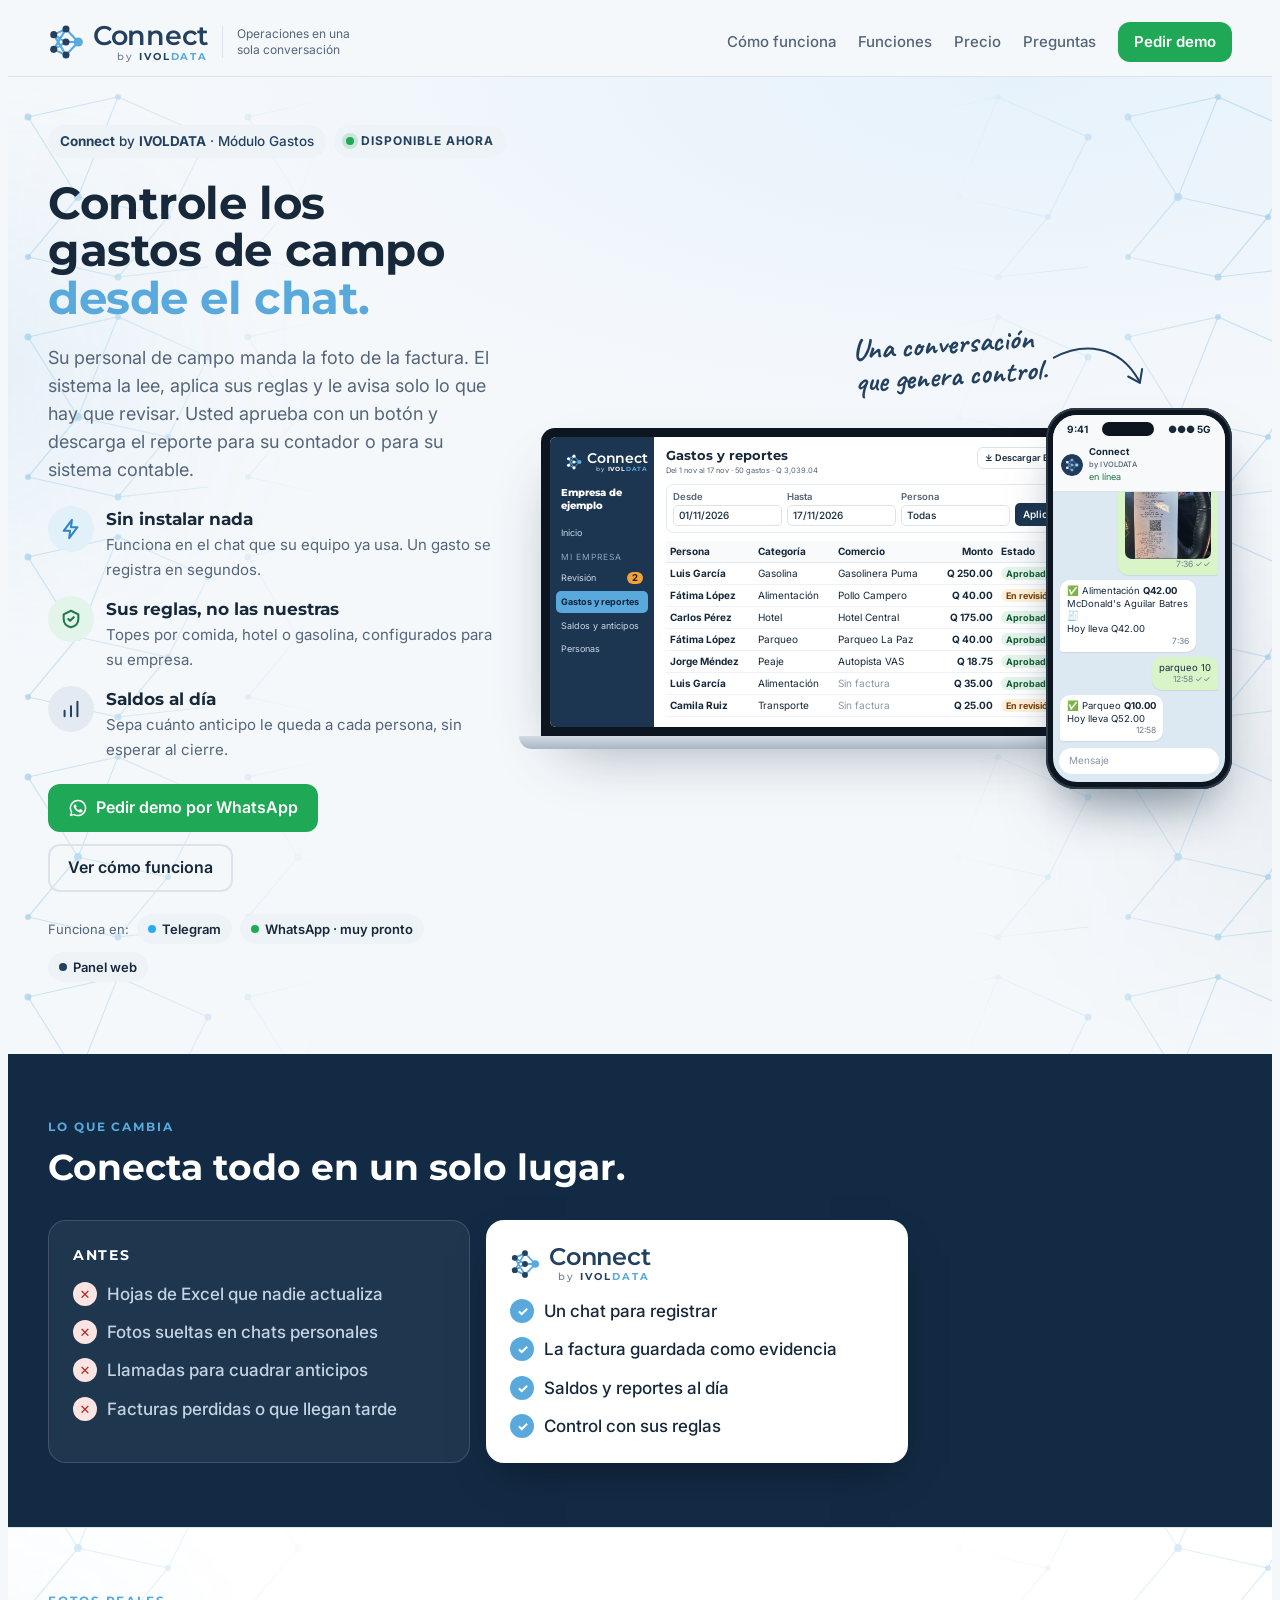
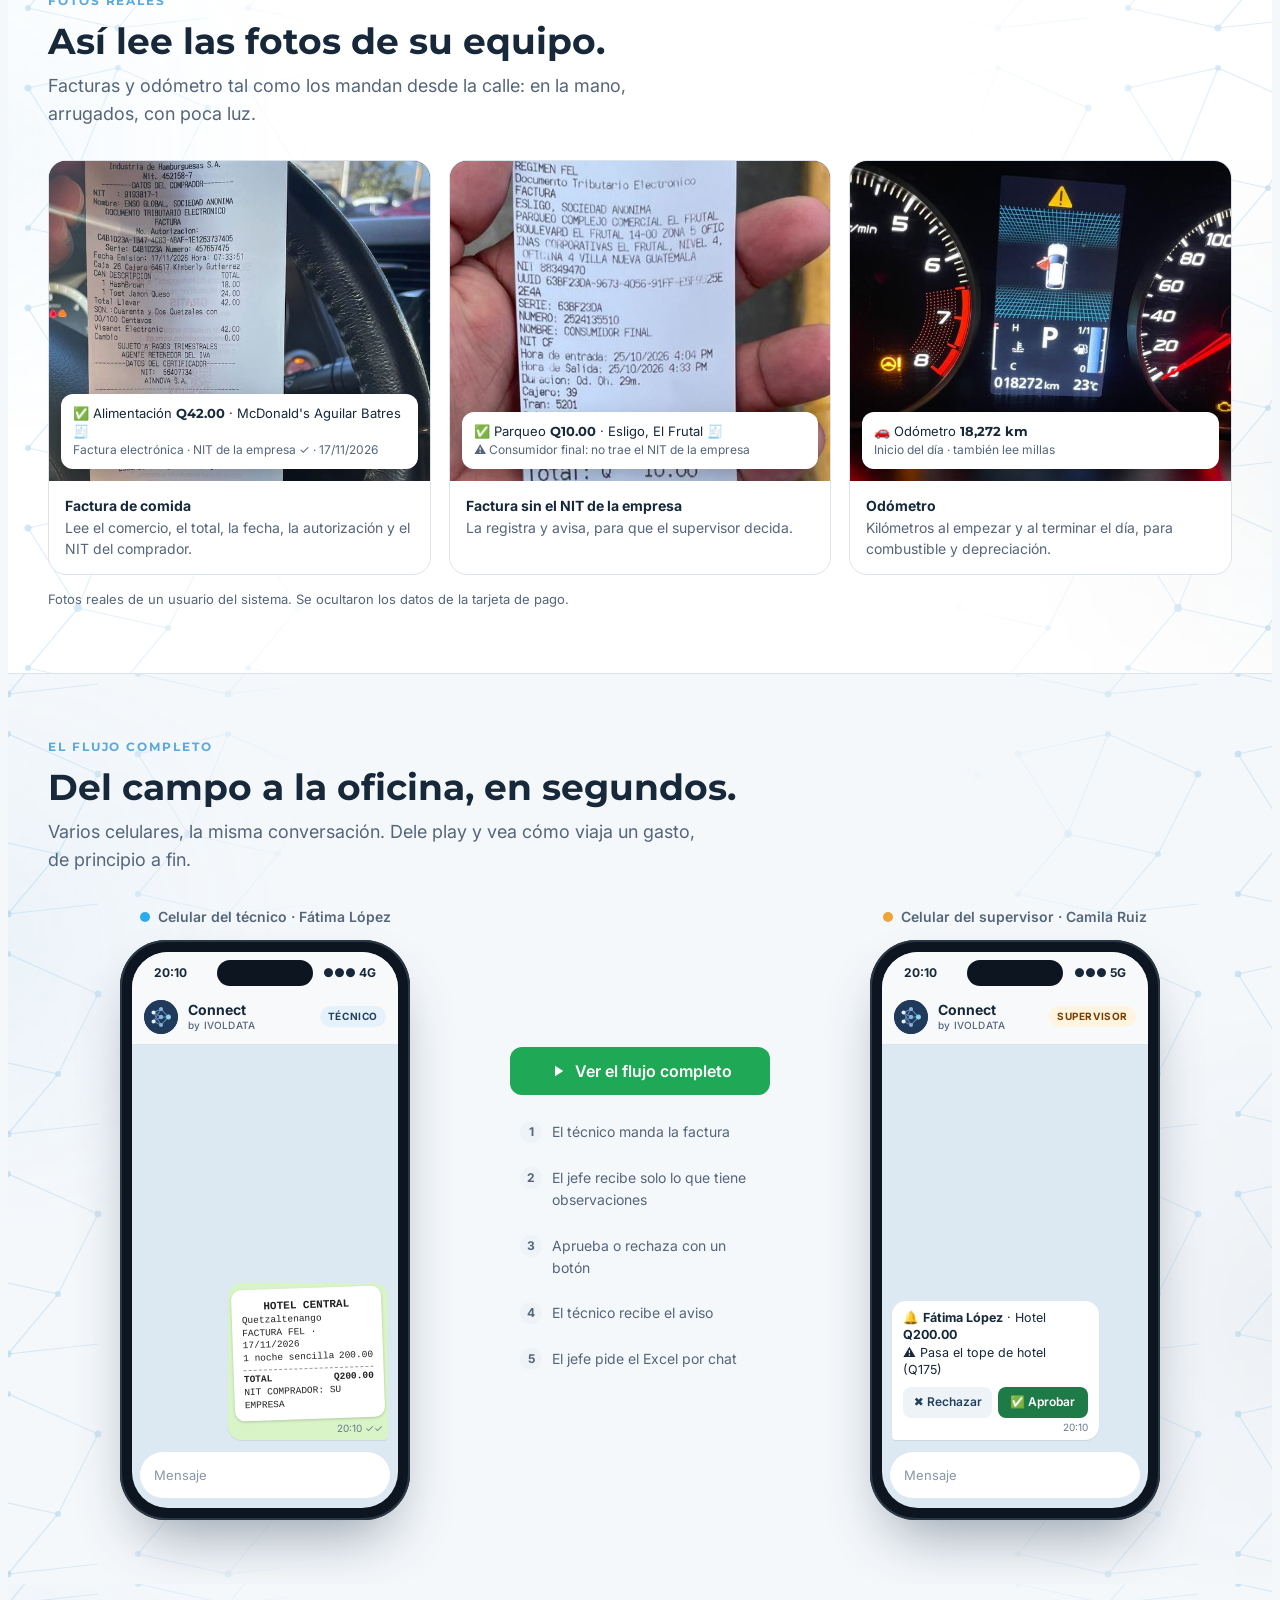
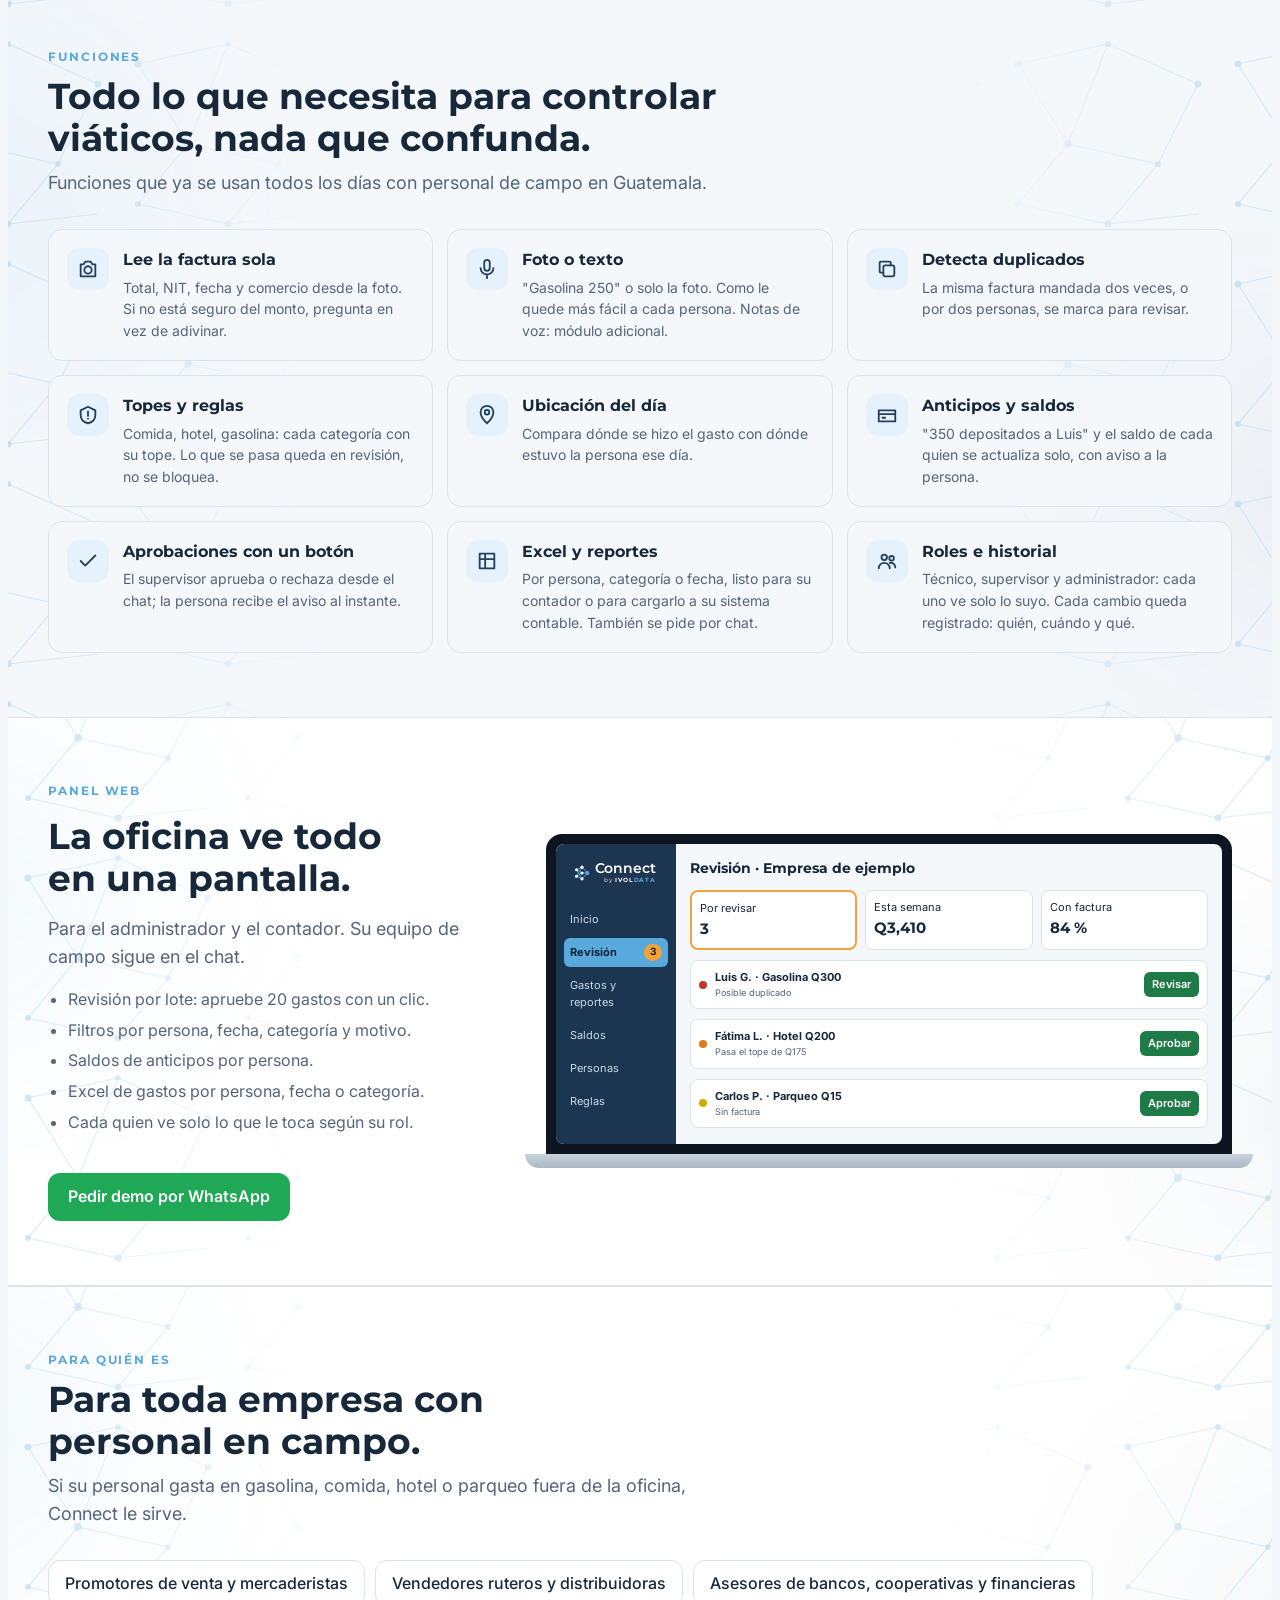
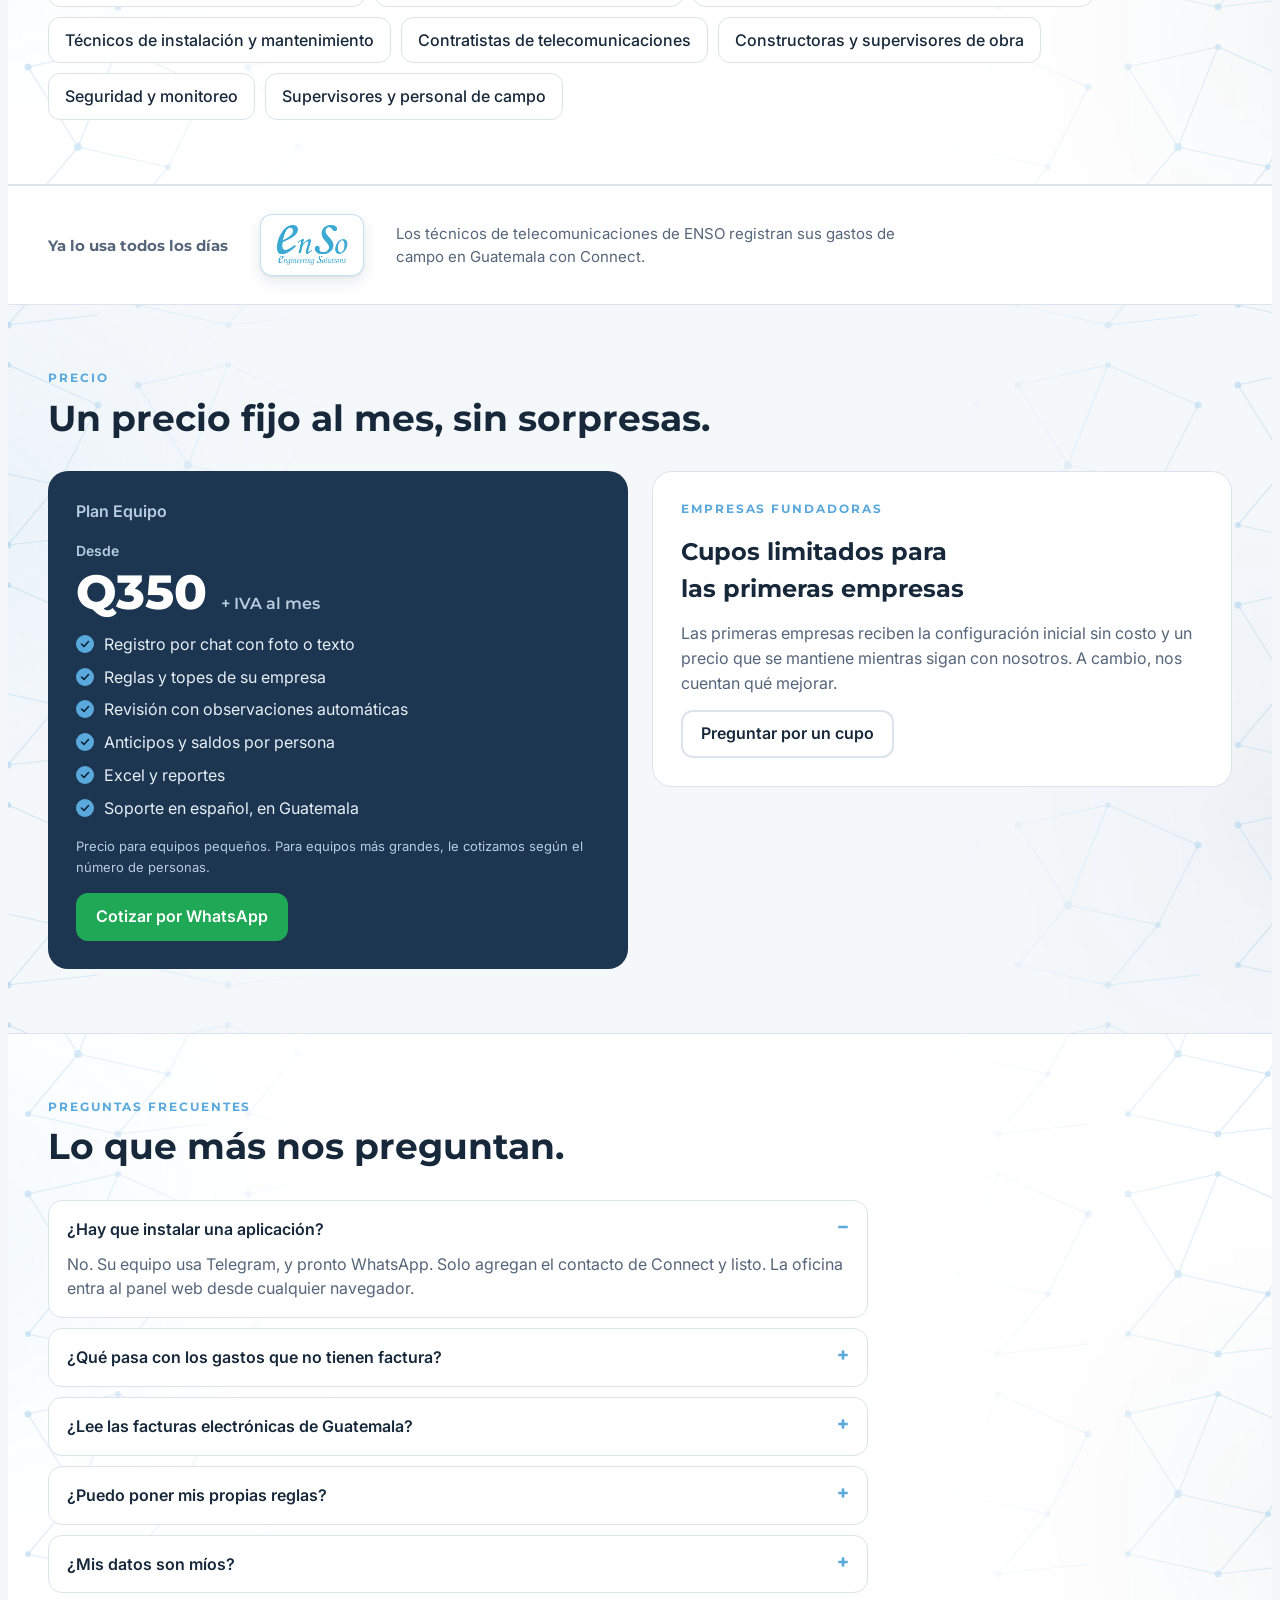
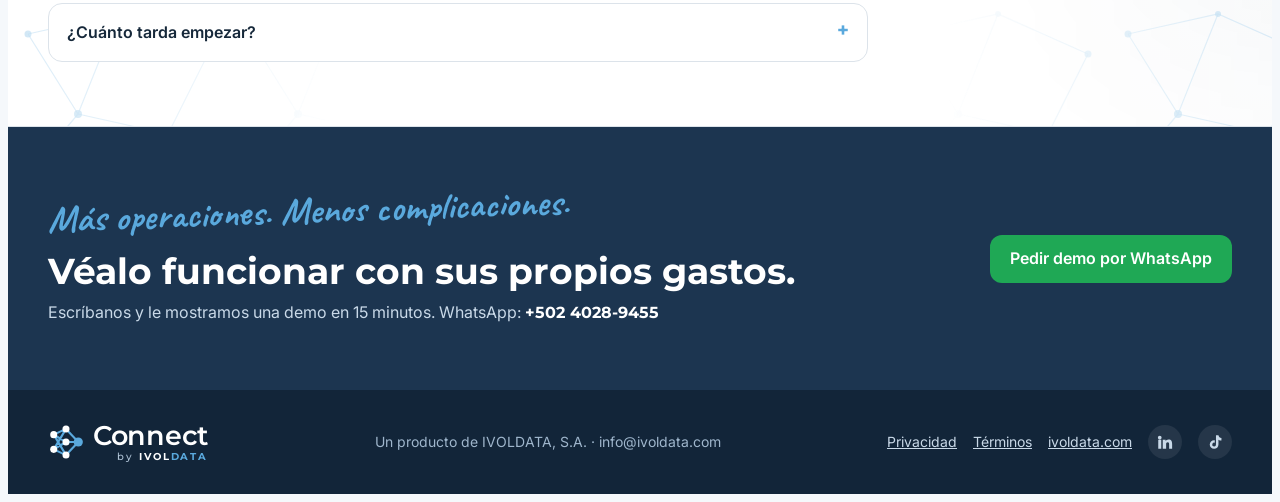
==== connect/index.html @ 14d30b43 "Agregar página de Connect by IVOLDATA (V1) en /connect Página del producto Connect by IVOLDATA, con " ====
<!doctype html>
<html lang="es" data-theme="light">
<head>
<meta charset="utf-8">
<meta name="color-scheme" content="light">
<meta name="viewport" content="width=device-width, initial-scale=1">
<title>Connect by IVOLDATA</title>
<link rel="icon" type="image/png" href="[data-uri]">
<link rel="apple-touch-icon" href="[data-uri]">
<meta name="claude:viewport-fit-sides" content="cover">
<meta name="description" content="Connect by IVOLDATA: su personal de campo registra gastos y facturas desde el chat. Reglas de su empresa, aprobación con un botón y reporte para su contador o su sistema contable.">
<link rel="canonical" href="https://ivoldata.com/connect/">
<meta property="og:type" content="website">
<meta property="og:title" content="Connect by IVOLDATA · Control de gastos por chat">
<meta property="og:description" content="Su personal de campo registra gastos y facturas desde el chat. Usted aprueba con un botón.">
<meta property="og:url" content="https://ivoldata.com/connect/">
<meta property="og:image" content="https://ivoldata.com/connect/connect-by-ivoldata.png">
<meta property="og:locale" content="es_GT">
<link rel="preconnect" href="https://fonts.googleapis.com"><link rel="preconnect" href="https://fonts.gstatic.com" crossorigin>
<link rel="stylesheet" href="https://fonts.googleapis.com/css2?family=Montserrat:wght@500;600;700;800&family=Inter:wght@400;500;600;700&family=Caveat:wght@600;700&display=swap">
<style>
/* Una sola página larga, celular primero: héroe con el teléfono de demo, luego pasos, funciones, panel, módulos, precio, preguntas y contacto */
:root {
  --navy:#23405F; --navy-2:#1C3550; --blue:#5AA9DD; --blue-soft:#E6F2FB; --wa:#1FA855;
  --bg:#F5F8FB; --card:#FFFFFF; --fg:#16283A; --muted:#55657A; --line:#DCE3EA; --chip:#EEF3F8;
  --ok-bg:#E3F4EA; --ok-fg:#145A33; --warn-bg:#FFF4E0; --warn-fg:#7A3E00;
  --display:"Montserrat", "Arial", sans-serif; --body:"Inter", system-ui, -apple-system, sans-serif;
}


* { box-sizing:border-box; }
body { background:var(--bg); color:var(--fg); font-family:var(--body); font-size:16px; line-height:1.55; }
.in { max-width:1160px; margin:0 auto; padding-left:max(16px, env(safe-area-inset-left, 0px)); padding-right:max(16px, env(safe-area-inset-right, 0px)); }
h1, h2, h3 { font-family:var(--display); text-wrap:balance; margin:0; }
h2 { font-size:clamp(26px, 4vw, 36px); line-height:1.15; }
h3 { font-size:18px; }
p { margin:0; }
a { color:inherit; }
.eyebrow { font-family:var(--display); font-weight:700; font-size:12px; letter-spacing:0.16em; text-transform:uppercase; color:var(--blue); }
.lead { color:var(--muted); font-size:18px; max-width:60ch; }
.btn { display:inline-flex; align-items:center; justify-content:center; gap:8px; height:48px; padding:0 20px; border-radius:12px; font-weight:600; font-size:16px; text-decoration:none; border:0; cursor:pointer; font-family:var(--body); }
.btn:focus-visible, button:focus-visible, a:focus-visible { outline:3px solid var(--blue); outline-offset:2px; }
.btn-wa { background:var(--wa); color:#FFFFFF; }
.btn-line { background:transparent; color:var(--fg); box-shadow:inset 0 0 0 2px var(--line); }
.sec { padding-block:64px; }
.sec-head { display:flex; flex-direction:column; gap:10px; margin-bottom:32px; max-width:720px; }

/* Encabezado */
.top { position:sticky; top:env(safe-area-inset-top, 0px); z-index:20; background:color-mix(in srgb, var(--bg) 88%, transparent); backdrop-filter:blur(10px); border-bottom:1px solid var(--line); }
body::before { content:""; position:fixed; inset:0 0 auto; height:env(safe-area-inset-top, 0px); z-index:30; background:var(--bg); }
.top .in { display:flex; align-items:center; justify-content:space-between; gap:16px; height:68px; }
.logo { display:flex; align-items:center; height:30px; }
.logo svg { height:100%; width:auto; }
.logo .l-dark { display:none; }

 
.nav { display:flex; align-items:center; gap:22px; font-size:15px; font-weight:500; }
.nav a { text-decoration:none; color:var(--muted); }
.nav a:hover { color:var(--fg); }
.nav .btn { height:40px; font-size:15px; padding:0 16px; }
@media (max-width: 860px) { .nav .lnk { display:none; } }
@media (max-width: 420px) { .logo { height:24px; } .nav .btn { padding:0 12px; } }

/* Héroe */
.hero { padding-block:48px 72px; background:radial-gradient(1200px 500px at 80% 0%, var(--blue-soft), transparent 70%); }
.hero .in { display:grid; grid-template-columns:minmax(0, 1.05fr) minmax(0, 0.95fr); gap:48px; align-items:center; }
@media (max-width: 900px) { .hero .in { grid-template-columns:1fr; } }
.hero-copy { display:flex; flex-direction:column; gap:22px; min-width:0; }
.hero h1 { font-size:clamp(34px, 5.4vw, 56px); line-height:1.06; letter-spacing:-0.01em; }
.hero h1 span { color:var(--blue); }
.checks { list-style:none; margin:0; padding:0; display:grid; gap:12px; }
.checks li { display:flex; gap:12px; align-items:flex-start; }
.checks .ic { width:36px; height:36px; border-radius:10px; background:var(--blue-soft); color:var(--navy); display:inline-flex; align-items:center; justify-content:center; flex-shrink:0; }


.checks strong { display:block; }
.checks span.t { color:var(--muted); font-size:15px; }
.ctas { display:flex; flex-wrap:wrap; gap:12px; }
.canales { display:flex; flex-wrap:wrap; gap:8px; font-size:13px; color:var(--muted); align-items:center; }
.pill { display:inline-flex; align-items:center; gap:6px; padding:5px 11px; border-radius:999px; background:var(--chip); font-weight:600; color:var(--fg); font-size:13px; }
.pill i { width:8px; height:8px; border-radius:999px; display:inline-block; }

/* Teléfono */
.stage { position:relative; display:flex; flex-direction:column; align-items:center; gap:18px; min-width:0; }
.phone { position:relative; width:min(330px, 100%); aspect-ratio:330/660; max-width:100%; background:#0D1520; border-radius:46px; padding:12px; box-shadow:0 30px 60px -20px rgba(16,40,64,0.45), inset 0 0 0 2px #2B3846; }
.screen { position:relative; width:100%; height:100%; border-radius:36px; overflow:hidden; background:#DCE8F2; display:flex; flex-direction:column; }
.notch { position:absolute; top:8px; left:50%; transform:translateX(-50%); width:96px; height:26px; background:#0D1520; border-radius:20px; z-index:3; }
.sbar { height:40px; padding:12px 22px 0; display:flex; justify-content:space-between; font-size:12px; font-weight:700; color:#16283A; background:#F7F9FB; }
.chead { display:flex; align-items:center; gap:10px; padding:8px 12px 10px; background:#F7F9FB; border-bottom:1px solid #DCE3EA; color:#16283A; }
.chead .av { width:34px; height:34px; border-radius:999px; background:var(--blue); display:flex; align-items:center; justify-content:center; flex-shrink:0; }
.chead .av svg { width:22px; height:22px; }
.chead b { font-size:14px; display:block; line-height:1.2; }
.chead small { font-size:11px; color:#55657A; }
.chead .who { margin-left:auto; font-size:10px; font-weight:700; letter-spacing:0.06em; text-transform:uppercase; padding:3px 8px; border-radius:999px; background:#E6F2FB; color:#23405F; transition:background .3s; }
.chead .who.sup { background:#FFF4E0; color:#7A3E00; }
.msgs { flex:1; overflow:hidden; padding:12px 10px; display:flex; flex-direction:column; justify-content:flex-end; gap:8px; background:#DCE8F2; }
.m { max-width:84%; padding:8px 11px 6px; border-radius:14px; font-size:13px; line-height:1.4; color:#16283A; box-shadow:0 1px 1px rgba(0,0,0,0.08); animation:pop .28s ease-out; }
.m.me { align-self:flex-end; background:#D9F5C8; border-bottom-right-radius:4px; }
.m.bot { align-self:flex-start; background:#FFFFFF; border-bottom-left-radius:4px; }
.m .h { display:block; text-align:right; font-size:10px; color:#6B7A8C; margin-top:2px; }
.m .btns { display:flex; gap:6px; margin-top:8px; }
.m .btns span { flex:1; text-align:center; font-size:12px; font-weight:600; padding:7px 4px; border-radius:8px; background:#EEF3F8; color:#23405F; }
.m .btns span.go { background:#1E7A46; color:#FFFFFF; }
.m .btns span.tap { animation:tap .5s ease-in-out 2; }
.m.photo { padding:5px; }
.receipt { width:150px; background:#FFFFFF; border-radius:10px; padding:10px 10px 8px; font-family:"Courier New", monospace; font-size:9.5px; line-height:1.35; color:#222; transform:rotate(-2deg); box-shadow:0 1px 3px rgba(0,0,0,0.2); }
.receipt b { display:block; text-align:center; font-size:11px; }
.receipt .ln { display:flex; justify-content:space-between; }
.receipt .tot { border-top:1px dashed #999; margin-top:4px; padding-top:3px; font-weight:700; }
.typing { align-self:flex-start; background:#FFFFFF; border-radius:14px; padding:10px 12px; display:flex; gap:4px; }
.typing i { width:6px; height:6px; border-radius:999px; background:#9AA8B8; animation:dot 1s infinite; }
.typing i:nth-child(2) { animation-delay:.15s; } .typing i:nth-child(3) { animation-delay:.3s; }
.cin { height:46px; margin:0 8px 10px; background:#FFFFFF; border-radius:999px; display:flex; align-items:center; padding:0 14px; font-size:13px; color:#8896A6; gap:8px; }
.cin .cur { color:#16283A; }
.play { position:absolute; inset:0; display:flex; flex-direction:column; align-items:center; justify-content:center; gap:12px; background:rgba(13,26,40,0.55); border:0; color:#FFFFFF; font-family:var(--display); font-weight:700; font-size:16px; cursor:pointer; z-index:5; border-radius:36px; }
.play .c { width:78px; height:78px; border-radius:999px; background:#FFFFFF; display:flex; align-items:center; justify-content:center; box-shadow:0 10px 30px rgba(0,0,0,0.3); }
.play[hidden] { display:none; }
.steps { display:flex; gap:8px; flex-wrap:wrap; justify-content:center; }
.steps span { font-size:13px; font-weight:600; padding:6px 12px; border-radius:999px; background:var(--chip); color:var(--muted); transition:background .3s, color .3s; }
.steps span.on { background:var(--navy); color:#FFFFFF; }
.float { position:absolute; background:var(--card); border:1px solid var(--line); border-radius:14px; padding:10px 14px; box-shadow:0 12px 30px -12px rgba(16,40,64,0.3); font-size:13px; display:flex; flex-direction:column; gap:2px; }
.float b { font-family:var(--display); font-size:18px; }
.float.f1 { top:8%; left:0; }
.float.f2 { bottom:22%; right:0; }
@media (max-width: 1060px) { .float { display:none; } }
@keyframes pop { from { opacity:0; transform:translateY(8px) scale(.98); } to { opacity:1; transform:none; } }
@keyframes dot { 0%, 60%, 100% { opacity:.3; } 30% { opacity:1; } }
@keyframes tap { 50% { transform:scale(.92); filter:brightness(1.15); } }
@media (prefers-reduced-motion: reduce) { .m, .m .btns span.tap, .typing i { animation:none; } }

.brand { display:flex; align-items:center; gap:14px; text-decoration:none; }
.brand .tag { font-size:12px; color:var(--muted); border-left:1px solid var(--line); padding-left:14px; line-height:1.3; max-width:150px; }
@media (max-width: 1000px) { .brand .tag { display:none; } }
.badges { display:flex; flex-wrap:wrap; gap:8px; }
.badges span { font-size:12px; font-weight:700; letter-spacing:.08em; text-transform:uppercase; padding:6px 12px; border-radius:999px; background:var(--chip); color:var(--navy); display:inline-flex; align-items:center; gap:7px; }


.badges .live i { width:8px; height:8px; border-radius:999px; background:#1FA855; box-shadow:0 0 0 4px rgba(31,168,85,.18); }
.combo { position:relative; width:100%; padding-bottom:48px; }
.combo .laptop { width:80%; }
.combo .phone { position:absolute; right:-8px; bottom:0; width:300px; }
@media (max-width: 900px) { .combo .laptop { display:none; } .combo .phone { position:relative; width:min(310px, 100%); margin:0 auto; } .combo { padding-bottom:0; } }
.m.photo img { display:block; width:170px; border-radius:10px; }
.combo .phone .m { font-size:13.5px; }
.usa { padding-block:28px; border-block:1px solid var(--line); background:#FFFFFF; }
.usa .in { display:flex; flex-wrap:wrap; align-items:center; gap:18px 32px; }
.usa .t { font-family:var(--display); font-weight:700; font-size:15px; color:var(--muted); }
.usa .enso-c { flex-shrink:0; display:inline-flex; align-items:center; background:#FFFFFF; border-radius:12px; padding:8px 14px; border:1px solid rgba(90,169,221,.35); box-shadow:0 1px 2px rgba(18,42,68,.08), 0 6px 16px rgba(18,42,68,.10); }
.usa .enso { height:44px; width:auto; display:block; }
.usa p { color:var(--muted); font-size:15px; max-width:56ch; flex:1 1 300px; }
.av2 { display:grid; grid-template-columns:repeat(2, minmax(0, 1fr)); gap:16px; max-width:860px; }
@media (max-width: 600px) { .av2 { grid-template-columns:1fr; } }
.av2 > div { border-radius:18px; padding:24px; display:flex; flex-direction:column; gap:14px; }
.av2 .a { background:var(--card); border:1px solid var(--line); }
.av2 .b { background:var(--navy-2); color:#FFFFFF; }
.av2 h3 { font-size:14px; letter-spacing:.12em; text-transform:uppercase; }
.av2 ul { list-style:none; margin:0; padding:0; display:grid; gap:12px; font-size:17px; font-weight:500; }
.av2 li { display:flex; gap:10px; align-items:center; }
.av2 .x, .av2 .v { width:24px; height:24px; border-radius:999px; display:inline-flex; align-items:center; justify-content:center; font-weight:800; font-size:13px; flex-shrink:0; }
.av2 .x { background:#FBE4E1; color:#B3261E; }
.av2 .v { background:#5AA9DD; color:#0E2236; }
.av2 .a li { color:var(--muted); }
.reales { display:grid; grid-template-columns:repeat(3, minmax(0, 1fr)); gap:18px; }
@media (max-width: 900px) { .reales { grid-template-columns:1fr; max-width:460px; } }
.real { background:var(--card); border:1px solid var(--line); border-radius:18px; overflow:hidden; display:flex; flex-direction:column; margin:0; }
.real .ph { position:relative; height:320px; overflow:hidden; background:#0D1520; }
.real .ph img { width:100%; height:100%; object-fit:cover; object-position:center 30%; display:block; }
.real .res { position:absolute; left:12px; right:12px; bottom:12px; background:#FFFFFF; color:#16283A; border-radius:12px; padding:10px 12px; font-size:13px; line-height:1.4; box-shadow:0 10px 24px rgba(0,0,0,.25); }
.real .res b { font-family:var(--display); }
.real .res small { color:#55657A; font-size:12px; }
.real .cap { padding:14px 16px; font-size:14px; color:var(--muted); }
.real .cap strong { color:var(--fg); display:block; }
.nav a.btn-wa, .nav a.btn-wa:hover { color:#FFFFFF; }
.combo .phone .chead b { font-size:13px; } .combo .phone .chead small { display:none; }
.duo { display:grid; grid-template-columns:minmax(0, 1fr) minmax(200px, 260px) minmax(0, 1fr); gap:28px; align-items:center; }
@media (max-width: 900px) { .duo { grid-template-columns:1fr; justify-items:center; } .duo-mid { order:-1; } }
.duo-col { display:flex; flex-direction:column; align-items:center; gap:12px; min-width:0; width:100%; }
.duo-lbl { font-size:14px; font-weight:600; display:inline-flex; align-items:center; gap:8px; color:var(--muted); }
.duo-lbl i { width:10px; height:10px; border-radius:999px; display:inline-block; }
.phone.ph2 { width:min(290px, 100%); }
.ph2 .m { font-size:12.5px; }
.duo-mid { display:flex; flex-direction:column; gap:18px; align-items:stretch; }
.duo-mid .btn:disabled { opacity:.6; cursor:default; }
.duo-steps { margin:0; padding:0; list-style:none; display:grid; gap:8px; counter-reset:f; }
.duo-steps li { counter-increment:f; display:flex; gap:10px; align-items:flex-start; font-size:14px; color:var(--muted); padding:8px 10px; border-radius:10px; transition:background .3s, color .3s; }
.duo-steps li::before { content:counter(f); width:22px; height:22px; border-radius:999px; background:var(--chip); color:var(--muted); font-weight:700; font-size:12px; display:inline-flex; align-items:center; justify-content:center; flex-shrink:0; }
.duo-steps li.on { background:var(--blue-soft); color:var(--fg); font-weight:600; }
.duo-steps li.on::before, .duo-steps li.done::before { background:var(--navy); color:#FFFFFF; }
.doc { display:flex; gap:8px; align-items:center; background:#EEF3F8; border-radius:8px; padding:6px 8px; margin-bottom:6px; }
.doc small { display:block; color:#55657A; font-size:11px; }
.xls-ic { width:28px; height:28px; border-radius:6px; background:#1D6F42; color:#FFFFFF; font-weight:800; font-family:var(--display); display:inline-flex; align-items:center; justify-content:center; flex-shrink:0; font-size:14px; }
.xls { margin-top:32px; background:#FFFFFF; color:#16283A; border:1px solid #CFD8E1; border-radius:14px; overflow:hidden; box-shadow:0 20px 40px -24px rgba(16,40,64,.35); animation:pop .4s ease-out; }
.xls[hidden] { display:none; }
.xls-bar { display:flex; flex-wrap:wrap; align-items:center; gap:10px 12px; padding:10px 14px; background:#F3F6F4; border-bottom:1px solid #DDE5DF; font-size:14px; }
.xls-tabs { margin-left:auto; display:flex; gap:4px; }
.xls-tabs span { font-size:12px; padding:4px 10px; border-radius:6px; color:#55657A; }
.xls-tabs span.on { background:#FFFFFF; color:#1D6F42; font-weight:700; box-shadow:inset 0 -2px 0 #1D6F42; }
.xls-scroll { overflow-x:auto; }
.xls table { width:100%; min-width:680px; border-collapse:collapse; font-size:13px; font-variant-numeric:tabular-nums; }
.xls th { background:#1D6F42; color:#FFFFFF; text-align:left; padding:8px 10px; font-weight:600; }
.xls td { padding:8px 10px; border-top:1px solid #E6ECE8; }
.xls tr:nth-child(even) td { background:#F8FBF9; }
.xls .r { text-align:right; }
.xls .st { font-size:11px; font-weight:700; padding:2px 8px; border-radius:999px; }
.xls .st.ok { background:#E3F4EA; color:#145A33; }
.xls .st.rev { background:#FFF4E0; color:#7A3E00; }
.xls tr.tot td { font-weight:700; background:#EEF3F0; border-top:2px solid #1D6F42; }
.chead .av { background:#213A5C; overflow:hidden; }
.combo { min-height:600px; }
@media (max-width: 900px) { .combo { min-height:0; } }

/* Franja antes/después */
.vs { display:grid; grid-template-columns:repeat(3, minmax(0, 1fr)); gap:16px; }
@media (max-width: 860px) { .vs { grid-template-columns:1fr; } }
.vs article { background:var(--card); border:1px solid var(--line); border-radius:16px; padding:22px; display:flex; flex-direction:column; gap:14px; }
.vs .antes { color:var(--muted); font-size:15px; display:flex; gap:10px; }
.vs .antes s { text-decoration-color:#C0392B; }
.vs .ahora { display:flex; gap:10px; font-weight:600; }
.vs .tag { font-size:11px; font-weight:700; letter-spacing:.08em; text-transform:uppercase; padding:2px 8px; border-radius:6px; height:fit-content; flex-shrink:0; }
.vs .tag.a { background:var(--chip); color:var(--muted); }
.vs .tag.b { background:var(--ok-bg); color:var(--ok-fg); }

/* Pasos */
.pasos { display:grid; grid-template-columns:repeat(3, minmax(0, 1fr)); gap:16px; counter-reset:p; }
@media (max-width: 860px) { .pasos { grid-template-columns:1fr; } }
.paso { background:var(--card); border:1px solid var(--line); border-radius:16px; padding:24px; display:flex; flex-direction:column; gap:10px; }
.paso .n { width:40px; height:40px; border-radius:12px; background:var(--navy); color:#FFFFFF; font-family:var(--display); font-weight:800; display:flex; align-items:center; justify-content:center; }
.paso p { color:var(--muted); }
.paso .ej { margin-top:auto; font-size:13px; background:var(--chip); border-radius:10px; padding:10px 12px; color:var(--fg); }

/* Funciones */
.alt { background:var(--card); border-block:1px solid var(--line); }
.feats { display:grid; grid-template-columns:repeat(auto-fit, minmax(250px, 1fr)); gap:14px; }
.feat { display:flex; gap:14px; padding:18px; border-radius:14px; background:var(--bg); border:1px solid var(--line); }
.feat .ic { width:42px; height:42px; border-radius:12px; background:var(--blue-soft); color:var(--navy); display:flex; align-items:center; justify-content:center; flex-shrink:0; }


.feat h3 { font-size:16px; margin-bottom:4px; }
.feat p { font-size:14px; color:var(--muted); }

/* Panel */
.panel-wrap { display:grid; grid-template-columns:minmax(0, 0.8fr) minmax(0, 1.2fr); gap:40px; align-items:center; }
@media (max-width: 900px) { .panel-wrap { grid-template-columns:1fr; } }
.panel-copy { display:flex; flex-direction:column; gap:16px; min-width:0; }
.panel-copy ul { margin:0; padding-left:20px; display:grid; gap:6px; color:var(--muted); }
.laptop { min-width:0; }
.lap-screen { background:#0D1520; border-radius:16px 16px 0 0; padding:10px; }
.lap-base { height:14px; background:linear-gradient(#C9D3DD, #A9B6C4); border-radius:0 0 14px 14px; margin:0 -3%; }
.pnl { background:#F5F8FB; border-radius:8px; overflow:hidden; display:grid; grid-template-columns:120px minmax(0, 1fr); min-height:300px; color:#16283A; font-size:11px; }
@media (max-width: 520px) { .pnl { grid-template-columns:minmax(0, 1fr); } .pnl .side { display:none; } }
.pnl .side { background:#1C3550; color:#C9D9E8; padding:12px 8px; display:flex; flex-direction:column; gap:4px; }
.pnl .side .lg { color:#FFFFFF; font-family:var(--display); font-weight:700; font-size:11px; padding:0 6px 10px; }
.pnl .side .lg em { font-style:normal; color:var(--blue); }
.pnl .side span { padding:6px; border-radius:6px; display:flex; justify-content:space-between; }
.pnl .side span.on { background:#5AA9DD; color:#0E2236; font-weight:700; }
.pnl .side span b { background:#F0A23B; color:#2B1A00; border-radius:999px; padding:0 6px; font-size:10px; }
.pnl .main { padding:14px; display:flex; flex-direction:column; gap:10px; min-width:0; }
.pnl .main h4 { margin:0; font-family:var(--display); font-size:14px; }
.pnl .kp { display:grid; grid-template-columns:repeat(3, minmax(0, 1fr)); gap:8px; }
.pnl .kp div { background:#FFFFFF; border:1px solid #DCE3EA; border-radius:8px; padding:8px; display:flex; flex-direction:column; }
.pnl .kp b { font-size:15px; font-family:var(--display); }
.pnl .kp div.w { border:2px solid #F0A23B; }
.pnl .row { background:#FFFFFF; border:1px solid #DCE3EA; border-radius:8px; padding:8px; display:grid; grid-template-columns:8px minmax(0, 1fr) auto; gap:8px; align-items:center; }
.pnl .row i { width:8px; height:8px; border-radius:999px; display:block; }
.pnl .row small { display:block; color:#55657A; }
.pnl .row .ok { background:#1E7A46; color:#FFFFFF; border-radius:6px; padding:4px 8px; font-weight:600; }

/* Módulos */
.mods { display:grid; grid-template-columns:repeat(4, minmax(0, 1fr)); gap:14px; }
@media (max-width: 900px) { .mods { grid-template-columns:repeat(2, minmax(0, 1fr)); } }
@media (max-width: 480px) { .mods { grid-template-columns:1fr; } }
.mod { background:var(--card); border:1px solid var(--line); border-radius:16px; padding:20px; display:flex; flex-direction:column; gap:8px; }
.mod.on { border:2px solid var(--blue); }
.mod .st { font-size:11px; font-weight:700; letter-spacing:.06em; text-transform:uppercase; padding:3px 9px; border-radius:999px; width:fit-content; }
.mod .st.y { background:var(--ok-bg); color:var(--ok-fg); }
.mod .st.n { background:var(--chip); color:var(--muted); }
.mod h3 { font-size:17px; }
.mod h3 small { display:block; font-family:var(--body); font-weight:500; font-size:12px; color:var(--blue); letter-spacing:.12em; text-transform:uppercase; }
.mod p { font-size:14px; color:var(--muted); }

/* Para quién */
.quien { display:flex; flex-wrap:wrap; gap:10px; }
.quien span { padding:10px 16px; border-radius:12px; background:var(--card); border:1px solid var(--line); font-weight:500; }

/* Precio */
.precio { display:grid; grid-template-columns:minmax(0, 1fr) minmax(0, 1fr); gap:24px; align-items:stretch; }
@media (max-width: 860px) { .precio { grid-template-columns:1fr; } }
.plan { background:var(--navy-2); color:#FFFFFF; border-radius:20px; padding:28px; display:flex; flex-direction:column; gap:16px; }
.plan .cifra { font-family:var(--display); font-weight:800; font-size:48px; line-height:1; }
.plan .cifra small { font-size:16px; font-weight:600; color:#B8CCE0; }
.plan ul { margin:0; padding:0; list-style:none; display:grid; gap:8px; color:#E6EEF6; }
.plan li { display:flex; gap:10px; }
.plan li::before { content:""; width:18px; height:18px; flex-shrink:0; margin-top:3px; border-radius:999px; background:#5AA9DD url("data:image/svg+xml,%3Csvg xmlns='http://www.w3.org/2000/svg' viewBox='0 0 24 24' fill='none' stroke='%230E2236' stroke-width='3.2' stroke-linecap='round' stroke-linejoin='round'%3E%3Cpath d='M5 12l5 5L19 7'/%3E%3C/svg%3E") center/12px no-repeat; }
.plan .nota { font-size:13px; color:#B8CCE0; }
.fund { background:var(--card); border:1px solid var(--line); border-radius:20px; padding:28px; display:flex; flex-direction:column; gap:14px; }
.fund .bar { height:10px; background:var(--chip); border-radius:999px; overflow:hidden; }
.fund .bar i { display:block; height:100%; width:20%; background:var(--blue); }

/* Preguntas */
.faq { display:grid; gap:10px; max-width:820px; }
.faq details { background:var(--card); border:1px solid var(--line); border-radius:14px; padding:16px 18px; }
.faq summary { cursor:pointer; font-weight:600; list-style:none; display:flex; justify-content:space-between; gap:12px; }
.faq summary::-webkit-details-marker { display:none; }
.faq summary::after { content:"+"; font-family:var(--display); font-weight:700; color:var(--blue); font-size:20px; line-height:1; }
.faq details[open] summary::after { content:"−"; }
.faq details p { color:var(--muted); margin-top:10px; }

/* Cierre */

.firma { font-family:'Caveat', cursive; font-weight:700; color:var(--navy); line-height:1.1; display:block; transform:rotate(-2deg); transform-origin:left center; }
.hero .firma { font-size:clamp(30px, 3.4vw, 40px); margin-top:26px; }
.nota-mano { font-family:'Caveat', cursive; font-weight:700; color:var(--navy); font-size:30px; line-height:1.05; position:absolute; top:18px; left:6%; display:flex; align-items:flex-start; gap:4px; transform:rotate(-4deg); z-index:3; }
.nota-mano span { display:block; }
.nota-mano svg { width:96px; height:56px; margin-top:22px; flex-shrink:0; }
@media (min-width: 901px) { .combo { padding-top:150px; min-height:720px; } }
@media (max-width: 900px) { .nota-mano { position:relative; top:auto; left:auto; margin:0 auto 12px; width:max-content; max-width:100%; font-size:26px; } .nota-mano svg { transform:rotate(30deg); width:60px; height:40px; margin-top:16px; } }


.cierre .firma { font-size:clamp(28px, 3vw, 38px); color:var(--blue); margin-bottom:10px; }
.firma u { text-decoration:none; background:linear-gradient(transparent 70%, rgba(90,169,221,.35) 70%); }


.cierre { background:var(--navy-2); color:#FFFFFF; padding-block:64px; }
.cierre .in { display:flex; flex-wrap:wrap; justify-content:space-between; align-items:center; gap:24px; }
.cierre h2 { color:#FFFFFF; }
.cierre p { color:#C9D9E8; margin-top:8px; }
.cierre .num { font-family:var(--display); font-weight:700; color:#FFFFFF; user-select:all; }
.pie { background:#122539; color:#9FB6CC; padding-block:32px; font-size:14px; }
.pie .in { display:flex; flex-wrap:wrap; justify-content:space-between; gap:20px; align-items:center; }
.pie .lg { height:26px; } .pie .lg svg { height:100%; width:auto; }
.pie a { color:#C9D9E8; }
.pie nav { display:flex; flex-wrap:wrap; gap:16px; }

@media (min-width: 901px) { .combo { display:flex; justify-content:center; padding-top:120px; padding-bottom:24px; min-height:0; } .combo .phone { position:relative; right:auto; bottom:auto; width:330px; } .nota-mano { left:0; } }
.feats { grid-template-columns:repeat(3, minmax(0, 1fr)); }
@media (max-width: 900px) { .feats { grid-template-columns:repeat(2, minmax(0, 1fr)); } }
@media (max-width: 600px) { .feats { grid-template-columns:1fr; } }
.precio { align-items:start; }
.oscura { background:#122A44; color:#FFFFFF; }
.oscura h2 { color:#FFFFFF; }
.oscura .av2 .a { background:rgba(255,255,255,.06); border:1px solid rgba(255,255,255,.14); color:#FFFFFF; }
.oscura .av2 .a li { color:#C3D3E3; }
.oscura .av2 .b { background:#FFFFFF; color:#16283A; box-shadow:0 18px 40px -18px rgba(0,0,0,.5); }
.oscura .av2 .b h3 { color:#23405F; }
.oscura .av2 .v { background:#5AA9DD; color:#FFFFFF; }
.demo-mid { align-self:flex-start; margin-top:22px; }
.panel-copy { display:flex; flex-direction:column; }
.pie .red { display:inline-flex; width:34px; height:34px; border-radius:999px; align-items:center; justify-content:center; background:rgba(255,255,255,.08); }
.pie .red:hover { background:#5AA9DD; color:#FFFFFF; }
.pie nav { align-items:center; }

@media (min-width: 901px) { .hero .in { grid-template-columns:minmax(0, 0.8fr) minmax(0, 1.2fr); gap:32px; } .hero h1 { font-size:clamp(36px, 3.5vw, 48px); } }
.gt th:nth-child(1), .gt td:nth-child(1), .gt th:nth-child(7), .gt td:nth-child(7) { display:none; }
.vis { position:relative; width:100%; padding:110px 0 40px; }
.vis .nota-mano { position:absolute; top:6px; left:22%; right:auto; }
.lap2 { width:80%; }
.lap2-scr { background:#0D1520; border-radius:14px 14px 0 0; padding:9px; box-shadow:0 30px 60px -24px rgba(16,40,64,.45); }
.lap2-base { height:13px; background:linear-gradient(#D3DBE3, #A9B6C4); border-radius:0 0 14px 14px; margin:0 -4%; }
.gp { background:#F5F7FA; border-radius:6px; overflow:hidden; display:grid; grid-template-columns:104px minmax(0, 1fr); color:#16283A; font-size:9px; line-height:1.3; }
.gside { background:#1C3550; color:#C9D9E8; padding:10px 6px; display:flex; flex-direction:column; gap:2px; }
.gside .gl { display:block; color:#FFFFFF; font-family:var(--display); font-weight:800; font-size:10px; padding:0 5px 8px; }
.gside .gl small { display:block; font-family:var(--body); font-weight:400; font-size:9.5px; color:#9FB6CC; }
.gside em { font-style:normal; font-size:8.5px; letter-spacing:.12em; text-transform:uppercase; color:#8FA6BD; padding:6px 5px 2px; }
.gside span { padding:5px; border-radius:5px; display:flex; justify-content:space-between; align-items:center; }
.gside span.on { background:#5AA9DD; color:#0E2236; font-weight:700; }
.gside span b { background:#F0A23B; color:#2B1A00; border-radius:999px; padding:0 5px; font-size:9.5px; }
.gmain { padding:10px 12px; display:flex; flex-direction:column; gap:8px; min-width:0; background:#FFFFFF; }
.ghead { display:flex; justify-content:space-between; align-items:flex-start; gap:8px; }
.ghead h4 { margin:0; font-family:var(--display); font-size:13px; }
.ghead small { color:#55657A; }
.gx { border:1px solid #DCE3EA; border-radius:6px; padding:4px 7px; font-weight:600; white-space:nowrap; }
.gfil { display:grid; grid-template-columns:repeat(3, minmax(0,1fr)) auto; gap:5px; align-items:end; border:1px solid #E3E9EF; border-radius:7px; padding:6px; }
.gfil span { display:flex; flex-direction:column; gap:2px; font-weight:600; color:#55657A; font-size:9.5px; min-width:0; }
.gfil b { border:1px solid #DCE3EA; border-radius:5px; padding:3px 5px; color:#16283A; font-weight:500; font-size:10px; white-space:nowrap; overflow:hidden; }
.gfil .gap { background:#1C3550; color:#FFFFFF; border-radius:5px; padding:5px 8px; font-size:10px; }
.gt { width:100%; border-collapse:collapse; font-size:10px; }
.gt th { text-align:left; font-weight:700; color:#16283A; padding:4px 4px; border-bottom:1px solid #E3E9EF; background:#F8FAFC; }
.gt td { padding:4px 4px; border-bottom:1px solid #EEF2F6; white-space:nowrap; }
.gt .mn { text-align:right; font-weight:700; }
.gt .sf { color:#8896A6; }
.gt .es { padding:1px 5px; border-radius:999px; font-weight:700; font-size:9px; }
.gt .es.ok { background:#E3F4EA; color:#145A33; }
.gt .es.rev { background:#FFF1DB; color:#7A3E00; }
.gt .fv { border:1px solid #DCE3EA; border-radius:4px; padding:1px 5px; }
.gt small { color:#8896A6; }
.ph3 { position:absolute; right:0; bottom:0; width:186px; aspect-ratio:200/410; background:#0D1520; border-radius:30px; padding:7px; box-shadow:0 30px 50px -18px rgba(16,40,64,.55), inset 0 0 0 2px #2B3846; }
.ph3-scr { width:100%; height:100%; border-radius:24px; overflow:hidden; background:#DCE8F2; display:flex; flex-direction:column; font-size:9.5px; color:#16283A; }
.ph3-top { display:flex; justify-content:space-between; align-items:center; padding:7px 14px 3px; font-weight:700; font-size:10px; background:#F7F9FB; }
.ph3-top i { width:52px; height:14px; border-radius:10px; background:#0D1520; }
.ph3-head { display:flex; align-items:center; gap:6px; padding:5px 8px 7px; background:#F7F9FB; border-bottom:1px solid #DCE3EA; }
.ph3-head b { display:block; font-size:9.5px; } .ph3-head small { font-size:9px; color:#1E7A46; }
.av3 { width:22px; height:22px; border-radius:999px; overflow:hidden; flex-shrink:0; display:block; }
.ph3-msgs { flex:1; display:flex; flex-direction:column; justify-content:flex-end; gap:5px; padding:7px; overflow:hidden; }
.b3 { max-width:86%; padding:5px 7px 4px; border-radius:10px; line-height:1.35; box-shadow:0 1px 1px rgba(0,0,0,.08); }
.b3 small { display:block; text-align:right; font-size:8.5px; color:#6B7A8C; }
.b3.me { align-self:flex-end; background:#D9F5C8; border-bottom-right-radius:3px; }
.b3.bot { align-self:flex-start; background:#FFFFFF; border-bottom-left-radius:3px; }
.b3 img { display:block; width:100%; max-height:120px; object-fit:cover; border-radius:7px; }
.ph3-in { margin:0 6px 8px; height:26px; border-radius:999px; background:#FFFFFF; color:#8896A6; display:flex; align-items:center; padding:0 10px; font-size:10px; }
@media (max-width: 900px) { .vis { padding:84px 0 30px; } .vis .nota-mano { position:absolute; top:0; left:0; right:auto; margin:0; } .lap2 { width:100%; } .ph3 { width:132px; right:-4px; bottom:-10px; border-radius:22px; padding:5px; } .ph3-scr { border-radius:18px; font-size:8.5px; } .ph3-head b { font-size:9px; } .b3 img { max-height:70px; } }
@media (max-width: 600px) { .gside { display:none; } .gp { grid-template-columns:minmax(0,1fr); } .gt th:nth-child(4), .gt td:nth-child(4), .gt th:nth-child(7), .gt td:nth-child(7) { display:none; } .gfil { grid-template-columns:repeat(2, minmax(0,1fr)); } .gfil span:nth-child(3) { display:none; } .gfil .gap { display:none; } .lap2 { width:100%; } }

.in { max-width:1320px; }
@media (min-width: 1100px) { .in { padding-left:40px; padding-right:40px; } }
.hero { position:relative; overflow:hidden; }
.hero > .in { position:relative; z-index:1; }
.hero::before, .sec:not(.oscura)::before { content:""; position:absolute; inset:0; pointer-events:none;
  background-image:url("data:image/svg+xml,%3Csvg xmlns='http://www.w3.org/2000/svg' width='220' height='220' viewBox='0 0 220 220'%3E%3Cg stroke='%235AA9DD' stroke-width='1.2' fill='none' opacity='.55'%3E%3Cpath d='M20 40 L110 20 L200 60 M20 40 L70 120 L110 20 M70 120 L160 140 L200 60 M160 140 L110 200 L20 180 L70 120 M110 200 L200 190'/%3E%3C/g%3E%3Cg fill='%235AA9DD' opacity='.7'%3E%3Ccircle cx='20' cy='40' r='3.5'/%3E%3Ccircle cx='110' cy='20' r='3'/%3E%3Ccircle cx='200' cy='60' r='3.5'/%3E%3Ccircle cx='70' cy='120' r='4'/%3E%3Ccircle cx='160' cy='140' r='3'/%3E%3Ccircle cx='110' cy='200' r='3.5'/%3E%3Ccircle cx='20' cy='180' r='3'/%3E%3C/g%3E%3C/svg%3E"),
    radial-gradient(520px 420px at 0% 30%, rgba(90,169,221,.16), transparent 70%),
    radial-gradient(560px 460px at 100% 70%, rgba(35,64,95,.10), transparent 70%);
  background-size:220px 220px, auto, auto;
  -webkit-mask-image:linear-gradient(to right, #000 0%, rgba(0,0,0,.6) 12%, transparent 26%, transparent 74%, rgba(0,0,0,.6) 88%, #000 100%);
          mask-image:linear-gradient(to right, #000 0%, rgba(0,0,0,.6) 12%, transparent 26%, transparent 74%, rgba(0,0,0,.6) 88%, #000 100%);
  opacity:.55; }
@media (max-width: 900px) { .hero::before { opacity:.25; } }
.sec:not(.oscura) { position:relative; overflow:hidden; }
.sec:not(.oscura) > .in { position:relative; z-index:1; }
.sec:not(.oscura)::before { opacity:.4; background-position:110px 40px, 0 0, 0 0; }
.sec.alt:not(.oscura)::before { background-position:0 120px, 0 0, 0 0; }
@media (max-width: 900px) { .sec:not(.oscura)::before { display:none; } }
.cierre { position:relative; overflow:hidden; }
.plan .desde { color:#B8CCE0; font-size:14px; font-weight:600; margin-bottom:-10px; }
.checks.c3 { gap:14px; }
.checks.c3 .ic { width:46px; height:46px; border-radius:999px; }
.checks.c3 .i1 { background:#E2F0FA; color:#2F86C4; }
.checks.c3 .i2 { background:#E3F4EA; color:#1E7A46; }
.checks.c3 .i3 { background:#E4EAF2; color:#23405F; }
.checks.c3 strong { font-family:var(--display); font-size:17px; }
@media (min-width: 1400px) { .lap2 { width:76%; } .gp { font-size:10.5px; grid-template-columns:124px minmax(0,1fr); } .gt { font-size:10px; } .gt .es { font-size:9px; } .gfil b, .gfil .gap { font-size:10px; } .gfil span { font-size:9px; } .ghead h4 { font-size:15px; } .gside .gl { font-size:12px; } .ph3 { width:220px; } .ph3-scr { font-size:11px; } .ph3-head b { font-size:11px; } .b3 small { font-size:9.5px; } }

/* Logo Connect by IVOLDATA (v7) */
.brand { text-decoration:none; }
.logo2 { display:flex; align-items:center; gap:9px; color:var(--navy); --by:#6E7F92; --ivol:var(--navy); }
.logo2.inv { color:#fff; --by:#AFC3D6; --ivol:#fff; }
.logo2 .ic { width:36px; height:36px; flex:none; }
.logo2 .tx { display:flex; flex-direction:column; line-height:1; }
.logo2 .cn { font-family:var(--display); font-weight:600; font-size:27px; letter-spacing:-0.01em; color:currentColor; }
.logo2 .by { align-self:flex-end; font-family:var(--display); font-weight:500; font-size:9.5px; letter-spacing:0.2em; color:var(--by); margin-top:3px; }
.logo2 .by b { font-weight:700; color:var(--ivol); } .logo2 .by i { font-style:normal; font-weight:700; color:var(--blue); }
@media (max-width: 420px) { .logo2 .ic { width:30px; height:30px; } .logo2 .cn { font-size:23px; } .logo2 .by { font-size:10px; } }
/* Plataforma (diagrama) */
.plat { background:var(--card); border:1px solid var(--line); border-radius:18px; padding:24px 16px 12px; }
.plat svg { display:block; width:100%; height:auto; margin:0 auto; }
.plat .d-h { max-width:1000px; }
.plat .d-v { display:none; max-width:360px; }
@media (max-width: 760px) { .plat .d-h { display:none; } .plat .d-v { display:block; } }
.flow { fill:none; stroke:var(--blue); stroke-width:3; stroke-linecap:round; }
.flow.anim { stroke-dasharray:6 10; animation:flowrun 1.4s linear infinite; }
.flow.soft { stroke:#BCD9EE; stroke-dasharray:4 7; }
@keyframes flowrun { to { stroke-dashoffset:-32; } }
@media (prefers-reduced-motion: reduce) { .flow.anim { animation:none; } }

.badges .b-marca { text-transform:none; letter-spacing:0; font-size:13.5px; font-weight:500; }
.badges .b-marca b { font-weight:700; } .badges .b-marca em { font-style:normal; }
.av2 h3.con-h { min-height:40px; display:flex; align-items:center; gap:10px; text-transform:none; letter-spacing:0; }
.con-mano { font-family:'Caveat', cursive; font-weight:700; font-size:32px; color:var(--navy); transform:rotate(-4deg) translateY(-2px); }
.logo2.mini .ic { width:30px; height:30px; } .logo2.mini .cn { font-size:24px; } .logo2.mini .by { font-size:10px; }

body { -webkit-font-smoothing:antialiased; -moz-osx-font-smoothing:grayscale; text-rendering:optimizeLegibility; }
.logo2.panel { gap:5px; } .logo2.panel .ic { width:16px; height:16px; } .logo2.panel .cn { font-size:13.5px; } .logo2.panel .by { font-size:5.5px; margin-top:2px; letter-spacing:.14em; }
.gside .gl .logo2 { margin-bottom:8px; }
.gside .logo2 span, .pnl .side .logo2 span { padding:0; border-radius:0; background:none; display:block; }
.gside .logo2 .tx, .pnl .side .logo2 .tx { display:flex; flex-direction:column; }
.gside .logo2 b, .gside .logo2 i, .pnl .side .logo2 b, .pnl .side .logo2 i { background:none; padding:0; margin:0; min-width:0; height:auto; border-radius:0; font-size:inherit; line-height:inherit; display:inline; }
.gside .logo2 b, .pnl .side .logo2 b { color:#fff; } .gside .logo2 i, .pnl .side .logo2 i { color:var(--blue); }
.gside .logo2 .by, .pnl .side .logo2 .by { align-self:flex-end; }
.pnl .side .lg { padding:0 4px 12px; }
.bn-by { display:block; font-style:normal; font-weight:500; color:#55657A; font-size:10px; line-height:1.15; margin-top:1px; letter-spacing:.02em; } .ph3-head .bn-by { font-size:7.5px; } @media (min-width: 901px) { .vis .nota-mano { top:auto; left:auto; right:85px; bottom:386px; } } @media (min-width: 1400px) { .vis .nota-mano { right:102px; bottom:456px; } }</style>

<svg width="0" height="0" style="position:absolute" aria-hidden="true"><symbol id="ico" viewBox="2 2 44 44"><path d="M9 15 24 8M9 15 24 24M9 15 24 40M9 33 24 8M9 33 24 24M9 33 24 40M24 8 39 24M24 24 39 24M24 40 39 24" stroke="#5AA9DD" stroke-width="2.6" stroke-linecap="round" fill="none"/><g fill="currentColor"><circle cx="9" cy="15" r="4.3"/><circle cx="9" cy="33" r="4.3"/><circle cx="24" cy="8" r="4.3"/><circle cx="24" cy="24" r="4.3"/><circle cx="24" cy="40" r="4.3"/></g><circle cx="39" cy="24" r="5.6" fill="#5AA9DD"/></symbol></svg>
<header class="top">
<div class="in">
<a class="brand" href="#inicio" aria-label="Connect by IVOLDATA, inicio"><span class="logo2 " role="img" aria-label="Connect by IVOLDATA"><svg class="ic" aria-hidden="true"><use href="#ico"/></svg><span class="tx" aria-hidden="true"><span class="cn">Connect</span><span class="by">by <b>IVOL</b><i>DATA</i></span></span></span><span class="tag">Operaciones en una sola conversación</span></a>
<nav class="nav" aria-label="Secciones">
<a class="lnk" href="#flujo">Cómo funciona</a>
<a class="lnk" href="#funciones">Funciones</a>
<a class="lnk" href="#precio">Precio</a>
<a class="lnk" href="#preguntas">Preguntas</a>
<a class="btn btn-wa" href="https://wa.me/50240289455?text=Hola%2C%20quiero%20ver%20una%20demo%20de%20Connect%20by%20IVOLDATA" target="_blank" rel="noopener">Pedir demo</a>
</nav>
</div>
</header>

<main id="inicio">
<section class="hero">
<div class="in">
<div class="hero-copy">
<div class="badges"><span class="b-marca"><em><b>Connect</b> by <b>IVOLDATA</b> · Módulo Gastos</em></span><span class="live"><i></i>Disponible ahora</span></div>
<h1>Controle los gastos de campo <span>desde el chat.</span></h1>
<p class="lead">Su personal de campo manda la foto de la factura. El sistema la lee, aplica sus reglas y le avisa solo lo que hay que revisar. Usted aprueba con un botón y descarga el reporte para su contador o para su sistema contable.</p>
<ul class="checks c3">
<li><span class="ic i1"><svg width="22" height="22" viewBox="0 0 24 24" fill="none" stroke="currentColor" stroke-width="2.2" stroke-linecap="round" stroke-linejoin="round" aria-hidden="true"><path d="M13 2 4 14h7l-1 8 9-12h-7z"/></svg></span><span><strong>Sin instalar nada</strong><span class="t">Funciona en el chat que su equipo ya usa. Un gasto se registra en segundos.</span></span></li>
<li><span class="ic i2"><svg width="22" height="22" viewBox="0 0 24 24" fill="none" stroke="currentColor" stroke-width="2.2" stroke-linecap="round" stroke-linejoin="round" aria-hidden="true"><path d="M12 3l8 4v5c0 5-3.5 8-8 9-4.5-1-8-4-8-9V7z"/><path d="M9 12l2 2 4-4"/></svg></span><span><strong>Sus reglas, no las nuestras</strong><span class="t">Topes por comida, hotel o gasolina, configurados para su empresa.</span></span></li>
<li><span class="ic i3"><svg width="22" height="22" viewBox="0 0 24 24" fill="none" stroke="currentColor" stroke-width="2.2" stroke-linecap="round" stroke-linejoin="round" aria-hidden="true"><path d="M5 20v-6M12 20V9M19 20V4"/></svg></span><span><strong>Saldos al día</strong><span class="t">Sepa cuánto anticipo le queda a cada persona, sin esperar al cierre.</span></span></li>
</ul>
<div class="ctas">
<a class="btn btn-wa" href="https://wa.me/50240289455?text=Hola%2C%20quiero%20ver%20una%20demo%20de%20Connect%20by%20IVOLDATA" target="_blank" rel="noopener"><svg width="20" height="20" viewBox="0 0 24 24" fill="currentColor" aria-hidden="true"><path d="M12 2a10 10 0 0 0-8.6 15.1L2 22l5-1.3A10 10 0 1 0 12 2zm0 18.2a8.2 8.2 0 0 1-4.2-1.1l-.3-.2-3 .8.8-2.9-.2-.3A8.2 8.2 0 1 1 12 20.2zm4.5-6.1c-.2-.1-1.5-.7-1.7-.8-.2-.1-.4-.1-.6.1l-.8 1c-.1.2-.3.2-.5.1a6.7 6.7 0 0 1-3.3-2.9c-.2-.4.2-.4.7-1.3.1-.2 0-.3 0-.4l-.8-1.8c-.2-.5-.4-.4-.6-.4h-.5a1 1 0 0 0-.7.3 3 3 0 0 0-.9 2.2 5.2 5.2 0 0 0 1.1 2.7 11.8 11.8 0 0 0 4.5 4c1.7.7 2.3.8 3.2.6a2.7 2.7 0 0 0 1.8-1.3 2.2 2.2 0 0 0 .2-1.3c-.1-.1-.3-.2-.5-.3z"/></svg>Pedir demo por WhatsApp</a>
<a class="btn btn-line" href="#flujo">Ver cómo funciona</a>
</div>
<div class="canales"><span>Funciona en:</span><span class="pill"><i style="background:#2AABEE"></i>Telegram</span><span class="pill"><i style="background:#1FA855"></i>WhatsApp · muy pronto</span><span class="pill"><i style="background:var(--navy)"></i>Panel web</span></div>
</div>

<div class="stage" id="demo">
<div class="vis">
<div class="nota-mano" aria-hidden="true"><span>Una conversación<br>que genera control.</span><svg viewBox="0 0 120 70" fill="none" stroke="currentColor" stroke-width="2.6" stroke-linecap="round" stroke-linejoin="round"><path d="M4 18 C 40 2, 86 6, 108 54"/><path d="M95 48 L 109 57 L 113 40"/></svg></div>
<div class="lap2" role="img" aria-label="Panel web de Connect: pantalla Gastos y reportes con datos de ejemplo">
<div class="lap2-scr"><div class="gp">
<div class="gside"><span class="gl"><span class="logo2 inv panel" role="img" aria-label="Connect by IVOLDATA"><svg class="ic" aria-hidden="true"><use href="#ico"/></svg><span class="tx" aria-hidden="true"><span class="cn">Connect</span><span class="by">by <b>IVOL</b><i>DATA</i></span></span></span>Empresa de ejemplo</span><span>Inicio</span><em>Mi empresa</em><span>Revisión <b>2</b></span><span class="on">Gastos y reportes</span><span>Saldos y anticipos</span><span>Personas</span></div>
<div class="gmain">
<div class="ghead"><div><h4>Gastos y reportes</h4><small>Del 1 nov al 17 nov · 50 gastos · Q 3,039.04</small></div><span class="gx">⤓ Descargar Excel</span></div>
<div class="gfil"><span>Desde<b>01/11/2026</b></span><span>Hasta<b>17/11/2026</b></span><span>Persona<b>Todas</b></span><span class="gap">Aplicar</span></div>
<table class="gt"><thead><tr><th>Fecha</th><th>Persona</th><th>Categoría</th><th>Comercio</th><th class="mn">Monto</th><th>Estado</th><th>Foto</th></tr></thead><tbody><tr><td>Mar 17 nov</td><td><b>Luis García</b></td><td>Gasolina</td><td class="">Gasolinera Puma</td><td class="mn">Q 250.00</td><td><span class="es ok">Aprobado</span></td><td><span class=fv>Ver</span></td></tr><tr><td>Mar 17 nov</td><td><b>Fátima López</b></td><td>Alimentación</td><td class="">Pollo Campero</td><td class="mn">Q 40.00</td><td><span class="es rev">En revisión</span></td><td><span class=fv>Ver</span></td></tr><tr><td>Lun 16 nov</td><td><b>Carlos Pérez</b></td><td>Hotel</td><td class="">Hotel Central</td><td class="mn">Q 175.00</td><td><span class="es ok">Aprobado</span></td><td><span class=fv>Ver</span></td></tr><tr><td>Lun 16 nov</td><td><b>Fátima López</b></td><td>Parqueo</td><td class="">Parqueo La Paz</td><td class="mn">Q 40.00</td><td><span class="es ok">Aprobado</span></td><td><span class=fv>Ver</span></td></tr><tr><td>Lun 16 nov</td><td><b>Jorge Méndez</b></td><td>Peaje</td><td class="">Autopista VAS</td><td class="mn">Q 18.75</td><td><span class="es ok">Aprobado</span></td><td><span class=fv>Ver</span></td></tr><tr><td>Dom 15 nov</td><td><b>Luis García</b></td><td>Alimentación</td><td class="sf">Sin factura</td><td class="mn">Q 35.00</td><td><span class="es ok">Aprobado</span></td><td><small>Sin foto</small></td></tr><tr><td>Sáb 14 nov</td><td><b>Camila Ruiz</b></td><td>Transporte</td><td class="sf">Sin factura</td><td class="mn">Q 25.00</td><td><span class="es rev">En revisión</span></td><td><small>Sin foto</small></td></tr></tbody></table>
</div></div></div>
<div class="lap2-base"></div>
</div>
<div class="ph3" role="img" aria-label="Chat de Connect: el técnico manda la foto de la factura y queda registrada">
<div class="ph3-scr">
<div class="ph3-top"><span>9:41</span><i></i><span>●●● 5G</span></div>
<div class="ph3-head"><span class="av3"><img src="[data-uri]" alt="" style="width:100%;height:100%;border-radius:999px;display:block"></span><span><b>Connect <i class="bn-by">by IVOLDATA</i></b><small>en línea</small></span></div>
<div class="ph3-msgs">
<div class="b3 me"><img src="[data-uri]" alt=""><small>7:36 ✓✓</small></div>
<div class="b3 bot">✅ Alimentación <b>Q42.00</b><br>McDonald's Aguilar Batres 🧾<br>Hoy lleva Q42.00<small>7:36</small></div>
<div class="b3 me">parqueo 10<small>12:58 ✓✓</small></div>
<div class="b3 bot">✅ Parqueo <b>Q10.00</b><br>Hoy lleva Q52.00<small>12:58</small></div>
</div>
<div class="ph3-in">Mensaje</div>
</div></div>
</div>
</div>
</div>
</section>


<section class="sec oscura">
<div class="in">
<div class="sec-head"><span class="eyebrow">Lo que cambia</span><h2>Conecta todo en un solo lugar.</h2></div>
<div class="av2">
<div class="a"><h3>Antes</h3><ul><li><span class="x">✕</span>Hojas de Excel que nadie actualiza</li><li><span class="x">✕</span>Fotos sueltas en chats personales</li><li><span class="x">✕</span>Llamadas para cuadrar anticipos</li><li><span class="x">✕</span>Facturas perdidas o que llegan tarde</li></ul></div>
<div class="b"><h3 class="con-h"><span class="logo2 mini" role="img" aria-label="Connect by IVOLDATA"><svg class="ic" aria-hidden="true"><use href="#ico"/></svg><span class="tx" aria-hidden="true"><span class="cn">Connect</span><span class="by">by <b>IVOL</b><i>DATA</i></span></span></span></h3><ul><li><span class="v">✓</span>Un chat para registrar</li><li><span class="v">✓</span>La factura guardada como evidencia</li><li><span class="v">✓</span>Saldos y reportes al día</li><li><span class="v">✓</span>Control con sus reglas</li></ul></div>
</div>
</div>
</section>

<section class="sec alt" id="reales">
<div class="in">
<div class="sec-head"><span class="eyebrow">Fotos reales</span><h2>Así lee las fotos de su equipo.</h2><p class="lead">Facturas y odómetro tal como los mandan desde la calle: en la mano, arrugados, con poca luz.</p></div>
<div class="reales">
<figure class="real"><div class="ph"><img id="foto-q40" src="[data-uri]" alt="Foto real de una factura de McDonald's por Q42" style="object-position:center 18%"><div class="res">✅ Alimentación <b>Q42.00</b> · McDonald's Aguilar Batres 🧾<br><small>Factura electrónica · NIT de la empresa ✓ · 17/11/2026</small></div></div><figcaption class="cap"><strong>Factura de comida</strong>Lee el comercio, el total, la fecha, la autorización y el NIT del comprador.</figcaption></figure>
<figure class="real"><div class="ph"><img src="[data-uri]" alt="Foto real de una factura de parqueo por Q10"><div class="res">✅ Parqueo <b>Q10.00</b> · Esligo, El Frutal 🧾<br><small>⚠️ Consumidor final: no trae el NIT de la empresa</small></div></div><figcaption class="cap"><strong>Factura sin el NIT de la empresa</strong>La registra y avisa, para que el supervisor decida.</figcaption></figure>
<figure class="real"><div class="ph"><img id="foto-odo" src="[data-uri]" alt="Foto real del odómetro de un carro marcando 18,272 km" style="object-position:center"><div class="res">🚗 Odómetro <b>18,272 km</b><br><small>Inicio del día · también lee millas</small></div></div><figcaption class="cap"><strong>Odómetro</strong>Kilómetros al empezar y al terminar el día, para combustible y depreciación.</figcaption></figure>
</div>
<p style="color:var(--muted);font-size:13px;margin-top:14px">Fotos reales de un usuario del sistema. Se ocultaron los datos de la tarjeta de pago.</p>
</div>
</section>


<section class="sec" id="flujo">
<div class="in">
<div class="sec-head"><span class="eyebrow">El flujo completo</span><h2>Del campo a la oficina, en segundos.</h2><p class="lead">Varios celulares, la misma conversación. Dele play y vea cómo viaja un gasto, de principio a fin.</p></div>
<div class="duo">
<div class="duo-col">
<span class="duo-lbl"><i style="background:#2AABEE"></i>Celular del técnico · Fátima López</span>
<div class="phone ph2"><div class="screen"><div class="notch"></div><div class="sbar"><span>20:10</span><span>●●● 4G</span></div>
<div class="chead"><span class="av"><img src="[data-uri]" alt="" style="width:100%;height:100%;border-radius:999px;display:block"></span><span><b>Connect <i class="bn-by">by IVOLDATA</i></b></span><span class="who">Técnico</span></div>
<div class="msgs" id="fT" aria-live="polite"></div><div class="cin"><span>Mensaje</span></div></div></div>
</div>
<div class="duo-mid" aria-hidden="true"><button class="btn btn-wa" id="fPlay" type="button"><svg width="18" height="18" viewBox="0 0 24 24" aria-hidden="true"><path d="M8 5v14l11-7z" fill="currentColor"/></svg><span id="fPlayTxt">Ver el flujo completo</span></button><ol class="duo-steps"><li id="fs1">El técnico manda la factura</li><li id="fs2">El jefe recibe solo lo que tiene observaciones</li><li id="fs3">Aprueba o rechaza con un botón</li><li id="fs4">El técnico recibe el aviso</li><li id="fs5">El jefe pide el Excel por chat</li></ol></div>
<div class="duo-col">
<span class="duo-lbl"><i style="background:#F0A23B"></i>Celular del supervisor · Camila Ruiz</span>
<div class="phone ph2"><div class="screen"><div class="notch"></div><div class="sbar"><span>20:10</span><span>●●● 5G</span></div>
<div class="chead"><span class="av"><img src="[data-uri]" alt="" style="width:100%;height:100%;border-radius:999px;display:block"></span><span><b>Connect <i class="bn-by">by IVOLDATA</i></b></span><span class="who sup">Supervisor</span></div>
<div class="msgs" id="fS" aria-live="polite"></div><div class="cin"><span id="fCin">Mensaje</span></div></div></div>
</div>
</div>
<div class="xls" id="fXls" hidden>
<div class="xls-bar"><span class="xls-ic">X</span><b>Gastos-noviembre-2026.xlsx</b><span class="xls-tabs"><span class="on">Gastos</span><span>Por persona</span><span>Anticipos</span></span></div>
<div class="xls-scroll"><table>
<thead><tr><th>Fecha</th><th>Persona</th><th>Categoría</th><th>Comercio</th><th class="r">Monto</th><th>Factura</th><th>Estado</th></tr></thead>
<tbody>
<tr><td>17/11</td><td>Fátima López</td><td>Hotel</td><td>Hotel Central</td><td class="r">Q200.00</td><td>FEL ✓</td><td><span class="st ok">Aprobado</span></td></tr>
<tr><td>17/11</td><td>Fátima López</td><td>Alimentación</td><td>Comedor Doña Tere</td><td class="r">Q40.00</td><td>Sin factura</td><td><span class="st ok">Aprobado</span></td></tr>
<tr><td>17/11</td><td>Carlos Pérez</td><td>Parqueo</td><td>Parqueo La Paz</td><td class="r">Q40.00</td><td>FEL ✓</td><td><span class="st ok">Aprobado</span></td></tr>
<tr><td>16/11</td><td>Luis Gómez</td><td>Gasolina</td><td>Puma Escuintla</td><td class="r">Q300.00</td><td>FEL ✓</td><td><span class="st rev">En revisión</span></td></tr>
<tr><td>16/11</td><td>Carlos Pérez</td><td>Peaje</td><td>Autopista Palín</td><td class="r">Q18.75</td><td>FEL ✓</td><td><span class="st ok">Aprobado</span></td></tr>
<tr class="tot"><td colspan="4">Total de noviembre (datos de ejemplo)</td><td class="r">Q3,410.75</td><td colspan="2">32 gastos · 84 % con factura</td></tr>
</tbody></table></div>
</div>
</div>
<script>
(function () {
  var T = document.getElementById('fT'), S = document.getElementById('fS'), play = document.getElementById('fPlay'), ptxt = document.getElementById('fPlayTxt'), cin = document.getElementById('fCin'), xls = document.getElementById('fXls');
  var steps = [1, 2, 3, 4, 5].map(function (i) { return document.getElementById('fs' + i); });
  var tm = [], reduce = window.matchMedia && window.matchMedia('(prefers-reduced-motion: reduce)').matches;
  function at(ms, fn) { tm.push(setTimeout(fn, reduce ? Math.min(ms, 300) : ms)); }
  function paso(n) { steps.forEach(function (s, k) { s.className = k < n - 1 ? 'done' : (k === n - 1 ? 'on' : ''); }); }
  function add(box, html, cls) { var d = document.createElement('div'); d.className = cls; d.innerHTML = html; box.appendChild(d); while (box.children.length > 5) { box.removeChild(box.firstChild); } return d; }
  function typing(box) { return add(box, '<i></i><i></i><i></i>', 'typing'); }
  var recibo = '<div class="receipt"><b>HOTEL CENTRAL</b>Quetzaltenango<br>FACTURA FEL · 17/11/2026<div class="ln"><span>1 noche sencilla</span><span>200.00</span></div><div class="ln tot"><span>TOTAL</span><span>Q200.00</span></div>NIT COMPRADOR: SU EMPRESA</div>';
  function run() {
    tm.forEach(clearTimeout); tm = []; T.innerHTML = ''; S.innerHTML = ''; xls.hidden = true; play.disabled = true; cin.textContent = 'Mensaje'; cin.className = '';
    paso(1);
    at(300, function () { add(T, recibo + '<span class="h">20:10 ✓✓</span>', 'm me photo'); });
    at(1100, function () { var t = typing(T); at(1300, function () { t.remove(); add(T, '✅ Hotel <b>Q200.00</b> · Hotel Central 🧾<br>⚠️ Pasa el tope de hotel (Q175). Queda en revisión.<span class="h">20:10</span>', 'm bot'); }); });
    at(3200, function () { paso(2); add(S, '🔔 <b>Fátima López</b> · Hotel <b>Q200.00</b><br>Hotel Central, Quetzaltenango 🧾<br>⚠️ Pasa el tope de hotel (Q175)<div class="btns"><span>✖ Rechazar</span><span class="go" id="fApr">✅ Aprobar</span></div><span class="h">20:10</span>', 'm bot'); });
    at(5200, function () { paso(3); var a = document.getElementById('fApr'); if (a) { a.classList.add('tap'); } });
    at(6300, function () { add(S, 'Aprobado ✅ Le avisé a Fátima.<span class="h">20:11</span>', 'm bot'); });
    at(7000, function () { paso(4); add(T, '✅ Camila aprobó tu gasto de hotel <b>Q200.00</b>.<span class="h">20:11</span>', 'm bot'); });
    at(8800, function () { paso(5); var txt = 'reporte de noviembre', i = 0; cin.className = 'cur'; (function k() { cin.textContent = txt.slice(0, ++i); if (i < txt.length) { tm.push(setTimeout(k, reduce ? 0 : 60)); } })(); });
    at(10400, function () { cin.textContent = 'Mensaje'; cin.className = ''; add(S, 'reporte de noviembre<span class="h">20:12 ✓✓</span>', 'm me'); var t = typing(S); at(1300, function () { t.remove(); add(S, '<span class="doc"><span class="xls-ic">X</span><span><b>Gastos-noviembre-2026.xlsx</b><small>3 hojas · 48 KB</small></span></span>📊 32 gastos · Q3,410.75<br>1 en revisión<span class="h">20:12</span>', 'm bot'); }); });
    at(12600, function () { xls.hidden = false; });
    at(13400, function () { play.disabled = false; ptxt.textContent = 'Ver otra vez'; });
  }
  play.addEventListener('click', run);
  add(T, recibo + '<span class="h">20:10 ✓✓</span>', 'm me photo');
  add(S, '🔔 <b>Fátima López</b> · Hotel <b>Q200.00</b><br>⚠️ Pasa el tope de hotel (Q175)<div class="btns"><span>✖ Rechazar</span><span class="go">✅ Aprobar</span></div><span class="h">20:10</span>', 'm bot');
})();
</script>
</section>


<section class="sec" id="funciones">
<div class="in">
<div class="sec-head"><span class="eyebrow">Funciones</span><h2>Todo lo que necesita para controlar viáticos, nada que confunda.</h2><p class="lead">Funciones que ya se usan todos los días con personal de campo en Guatemala.</p></div>
<div class="feats">
<div class="feat"><span class="ic"><svg width="22" height="22" viewBox="0 0 24 24" fill="none" stroke="currentColor" stroke-width="2" stroke-linecap="round" stroke-linejoin="round" aria-hidden="true"><path d="M4 7h3l2-3h6l2 3h3v13H4z"/><circle cx="12" cy="13" r="4"/></svg></span><div><h3>Lee la factura sola</h3><p>Total, NIT, fecha y comercio desde la foto. Si no está seguro del monto, pregunta en vez de adivinar.</p></div></div>
<div class="feat"><span class="ic"><svg width="22" height="22" viewBox="0 0 24 24" fill="none" stroke="currentColor" stroke-width="2" stroke-linecap="round" stroke-linejoin="round" aria-hidden="true"><rect x="9" y="2" width="6" height="12" rx="3"/><path d="M5 11a7 7 0 0 0 14 0M12 18v4"/></svg></span><div><h3>Foto o texto</h3><p>"Gasolina 250" o solo la foto. Como le quede más fácil a cada persona. Notas de voz: módulo adicional.</p></div></div>
<div class="feat"><span class="ic"><svg width="22" height="22" viewBox="0 0 24 24" fill="none" stroke="currentColor" stroke-width="2" stroke-linecap="round" stroke-linejoin="round" aria-hidden="true"><rect x="8" y="8" width="12" height="12" rx="2"/><path d="M16 8V5a1 1 0 0 0-1-1H5a1 1 0 0 0-1 1v10a1 1 0 0 0 1 1h3"/></svg></span><div><h3>Detecta duplicados</h3><p>La misma factura mandada dos veces, o por dos personas, se marca para revisar.</p></div></div>
<div class="feat"><span class="ic"><svg width="22" height="22" viewBox="0 0 24 24" fill="none" stroke="currentColor" stroke-width="2" stroke-linecap="round" stroke-linejoin="round" aria-hidden="true"><path d="M12 3l8 4v5c0 5-3.5 8-8 9-4.5-1-8-4-8-9V7z"/><path d="M12 8v5M12 16h.01"/></svg></span><div><h3>Topes y reglas</h3><p>Comida, hotel, gasolina: cada categoría con su tope. Lo que se pasa queda en revisión, no se bloquea.</p></div></div>
<div class="feat"><span class="ic"><svg width="22" height="22" viewBox="0 0 24 24" fill="none" stroke="currentColor" stroke-width="2" stroke-linecap="round" stroke-linejoin="round" aria-hidden="true"><path d="M12 21s-7-6.3-7-12a7 7 0 0 1 14 0c0 5.7-7 12-7 12z"/><circle cx="12" cy="9" r="2.5"/></svg></span><div><h3>Ubicación del día</h3><p>Compara dónde se hizo el gasto con dónde estuvo la persona ese día.</p></div></div>
<div class="feat"><span class="ic"><svg width="22" height="22" viewBox="0 0 24 24" fill="none" stroke="currentColor" stroke-width="2" stroke-linecap="round" stroke-linejoin="round" aria-hidden="true"><path d="M3 7h18v12H3zM3 11h18"/><path d="M7 15h3"/></svg></span><div><h3>Anticipos y saldos</h3><p>"350 depositados a Luis" y el saldo de cada quien se actualiza solo, con aviso a la persona.</p></div></div>
<div class="feat"><span class="ic"><svg width="22" height="22" viewBox="0 0 24 24" fill="none" stroke="currentColor" stroke-width="2" stroke-linecap="round" stroke-linejoin="round" aria-hidden="true"><path d="M20 6L9 17l-5-5"/></svg></span><div><h3>Aprobaciones con un botón</h3><p>El supervisor aprueba o rechaza desde el chat; la persona recibe el aviso al instante.</p></div></div>
<div class="feat"><span class="ic"><svg width="22" height="22" viewBox="0 0 24 24" fill="none" stroke="currentColor" stroke-width="2" stroke-linecap="round" stroke-linejoin="round" aria-hidden="true"><path d="M4 4h16v16H4zM4 10h16M10 4v16"/></svg></span><div><h3>Excel y reportes</h3><p>Por persona, categoría o fecha, listo para su contador o para cargarlo a su sistema contable. También se pide por chat.</p></div></div>
<div class="feat"><span class="ic"><svg width="22" height="22" viewBox="0 0 24 24" fill="none" stroke="currentColor" stroke-width="2" stroke-linecap="round" stroke-linejoin="round" aria-hidden="true"><circle cx="9" cy="8" r="3"/><path d="M3 20a6 6 0 0 1 12 0"/><circle cx="17" cy="9" r="2.5"/><path d="M15 14a5 5 0 0 1 6 5"/></svg></span><div><h3>Roles e historial</h3><p>Técnico, supervisor y administrador: cada uno ve solo lo suyo. Cada cambio queda registrado: quién, cuándo y qué.</p></div></div>
</div>
</div>
</section>

<section class="sec alt">
<div class="in panel-wrap">
<div class="panel-copy">
<span class="eyebrow">Panel web</span>
<h2>La oficina ve todo en una pantalla.</h2>
<p class="lead">Para el administrador y el contador. Su equipo de campo sigue en el chat.</p>
<ul>
<li>Revisión por lote: apruebe 20 gastos con un clic.</li>
<li>Filtros por persona, fecha, categoría y motivo.</li>
<li>Saldos de anticipos por persona.</li>
<li>Excel de gastos por persona, fecha o categoría.</li>
<li>Cada quien ve solo lo que le toca según su rol.</li>
</ul>
<a class="btn btn-wa demo-mid" href="https://wa.me/50240289455?text=Hola%2C%20quiero%20ver%20una%20demo%20de%20Connect%20by%20IVOLDATA" target="_blank" rel="noopener">Pedir demo por WhatsApp</a>
</div>
<div class="laptop" aria-label="Vista del panel web con datos de ejemplo">
<div class="lap-screen">
<div class="pnl">
<div class="side"><span class="lg"><span class="logo2 inv panel" role="img" aria-label="Connect by IVOLDATA"><svg class="ic" aria-hidden="true"><use href="#ico"/></svg><span class="tx" aria-hidden="true"><span class="cn">Connect</span><span class="by">by <b>IVOL</b><i>DATA</i></span></span></span></span><span>Inicio</span><span class="on">Revisión <b>3</b></span><span>Gastos y reportes</span><span>Saldos</span><span>Personas</span><span>Reglas</span></div>
<div class="main">
<h4>Revisión · Empresa de ejemplo</h4>
<div class="kp"><div class="w"><span>Por revisar</span><b>3</b></div><div><span>Esta semana</span><b>Q3,410</b></div><div><span>Con factura</span><b>84 %</b></div></div>
<div class="row"><i style="background:#C0392B"></i><span><b>Luis G. · Gasolina Q300</b><small>Posible duplicado</small></span><span class="ok">Revisar</span></div>
<div class="row"><i style="background:#E07B1A"></i><span><b>Fátima L. · Hotel Q200</b><small>Pasa el tope de Q175</small></span><span class="ok">Aprobar</span></div>
<div class="row"><i style="background:#D4A900"></i><span><b>Carlos P. · Parqueo Q15</b><small>Sin factura</small></span><span class="ok">Aprobar</span></div>
</div>
</div>
</div>
<div class="lap-base"></div>
</div>
</div>
</section>


<section class="sec alt">
<div class="in">
<div class="sec-head"><span class="eyebrow">Para quién es</span><h2>Para toda empresa con personal en campo.</h2><p class="lead">Si su personal gasta en gasolina, comida, hotel o parqueo fuera de la oficina, Connect le sirve.</p></div>
<div class="quien"><span>Promotores de venta y mercaderistas</span><span>Vendedores ruteros y distribuidoras</span><span>Asesores de bancos, cooperativas y financieras</span><span>Técnicos de instalación y mantenimiento</span><span>Contratistas de telecomunicaciones</span><span>Constructoras y supervisores de obra</span><span>Seguridad y monitoreo</span><span>Supervisores y personal de campo</span></div>
</div>
</section>

<section class="usa" aria-label="Quién lo usa">
<div class="in">
<span class="t">Ya lo usa todos los días</span>
<span class="enso-c"><img class="enso" src="[data-uri]" alt="ENSO Engineering Solutions"></span>
<p>Los técnicos de telecomunicaciones de ENSO registran sus gastos de campo en Guatemala con Connect.</p>
</div>
</section>

<section class="sec" id="precio">
<div class="in">
<div class="sec-head"><span class="eyebrow">Precio</span><h2>Un precio fijo al mes, sin sorpresas.</h2></div>
<div class="precio">
<div class="plan">
<span style="color:#B8CCE0;font-weight:600">Plan Equipo</span>
<span class="desde">Desde</span><span class="cifra">Q350 <small>+ IVA al mes</small></span>
<ul>
<li>Registro por chat con foto o texto</li>
<li>Reglas y topes de su empresa</li>
<li>Revisión con observaciones automáticas</li>
<li>Anticipos y saldos por persona</li>
<li>Excel y reportes</li>
<li>Soporte en español, en Guatemala</li>
</ul>
<span class="nota">Precio para equipos pequeños. Para equipos más grandes, le cotizamos según el número de personas.</span>
<a class="btn btn-wa" href="https://wa.me/50240289455?text=Hola%2C%20quiero%20cotizar%20Connect%20by%20IVOLDATA" target="_blank" rel="noopener" style="align-self:flex-start">Cotizar por WhatsApp</a>
</div>
<div class="fund">
<span class="eyebrow">Empresas fundadoras</span>
<h3 style="font-size:24px">Cupos limitados para las primeras empresas</h3>
<p style="color:var(--muted)">Las primeras empresas reciben la configuración inicial sin costo y un precio que se mantiene mientras sigan con nosotros. A cambio, nos cuentan qué mejorar.</p>
<a class="btn btn-line" style="align-self:flex-start" href="https://wa.me/50240289455?text=Hola%2C%20quiero%20saber%20si%20hay%20cupo%20de%20empresa%20fundadora%20en%20Connect%20by%20IVOLDATA" target="_blank" rel="noopener">Preguntar por un cupo</a>
</div>
</div>
</div>
</section>

<section class="sec alt" id="preguntas">
<div class="in">
<div class="sec-head"><span class="eyebrow">Preguntas frecuentes</span><h2>Lo que más nos preguntan.</h2></div>
<div class="faq">
<details open><summary>¿Hay que instalar una aplicación?</summary><p>No. Su equipo usa Telegram, y pronto WhatsApp. Solo agregan el contacto de Connect y listo. La oficina entra al panel web desde cualquier navegador.</p></details>
<details><summary>¿Qué pasa con los gastos que no tienen factura?</summary><p>Se escriben o se dictan: "parqueo 15". Quedan marcados como "sin factura" para que usted decida, según las reglas de su empresa.</p></details>
<details><summary>¿Lee las facturas electrónicas de Guatemala?</summary><p>Sí. Lee el NIT del emisor y del comprador, el total, la fecha y el comercio, y avisa si la factura salió a otro NIT o si el monto no cuadra con lo que escribió la persona.</p></details>
<details><summary>¿Puedo poner mis propias reglas?</summary><p>Sí. Topes por categoría, plazos para reportar y quién aprueba qué. Se configuran para su empresa; no tiene que programar nada.</p></details>
<details><summary>¿Mis datos son míos?</summary><p>Sí. Puede descargar todos sus gastos y fotos cuando quiera, en Excel, ZIP o PDF. Sus datos nunca se usan para otra empresa.</p></details>
<details><summary>¿Cuánto tarda empezar?</summary><p>Con la lista de su equipo y sus reglas, lo dejamos listo en pocos días. Le damos una demo y una guía corta para su equipo.</p></details>
</div>
</div>
</section>

<section class="cierre">
<div class="in">
<div>
<p class="firma">Más operaciones. Menos complicaciones.</p>
<h2>Véalo funcionar con sus propios gastos.</h2>
<p>Escríbanos y le mostramos una demo en 15 minutos. WhatsApp: <span class="num">+502 4028-9455</span></p>
</div>
<a class="btn btn-wa" href="https://wa.me/50240289455?text=Hola%2C%20quiero%20ver%20una%20demo%20de%20Connect%20by%20IVOLDATA" target="_blank" rel="noopener">Pedir demo por WhatsApp</a>
</div>
</section>
</main>

<footer class="pie">
<div class="in">
<span class="logo2 inv" role="img" aria-label="Connect by IVOLDATA"><svg class="ic" aria-hidden="true"><use href="#ico"/></svg><span class="tx" aria-hidden="true"><span class="cn">Connect</span><span class="by">by <b>IVOL</b><i>DATA</i></span></span></span>
<span>Un producto de IVOLDATA, S.A. · <span style="user-select:all">info@ivoldata.com</span></span>
<nav aria-label="Legal"><a href="https://ivoldata.com/privacidad.html" target="_blank" rel="noopener">Privacidad</a><a href="https://ivoldata.com/terminos.html" target="_blank" rel="noopener">Términos</a><a href="https://ivoldata.com" target="_blank" rel="noopener">ivoldata.com</a><a class="red" href="https://www.linkedin.com/company/ivoldata/" target="_blank" rel="noopener" aria-label="LinkedIn de IVOLDATA"><svg width="18" height="18" viewBox="0 0 24 24" fill="currentColor" aria-hidden="true"><path d="M4.98 3.5a2.5 2.5 0 1 1 0 5 2.5 2.5 0 0 1 0-5zM3 9h4v12H3zM9 9h3.8v1.7h.1c.5-1 1.8-2 3.8-2 4 0 4.8 2.6 4.8 6V21h-4v-5.6c0-1.3 0-3-1.9-3s-2.1 1.4-2.1 2.9V21H9z"/></svg></a><a class="red" href="https://www.tiktok.com/@ivoldata" target="_blank" rel="noopener" aria-label="TikTok de IVOLDATA"><svg width="18" height="18" viewBox="0 0 24 24" fill="currentColor" aria-hidden="true"><path d="M16.6 3c.4 2.2 1.8 3.6 4 3.8v3.3c-1.5 0-2.9-.4-4-1.2v6.3c0 3.4-2.6 5.8-5.8 5.8S5 18.6 5 15.4s2.6-5.8 5.8-5.8c.3 0 .6 0 .9.1v3.4a2.5 2.5 0 1 0 1.6 2.3V3z"/></svg></a></nav>
</div>
</footer>
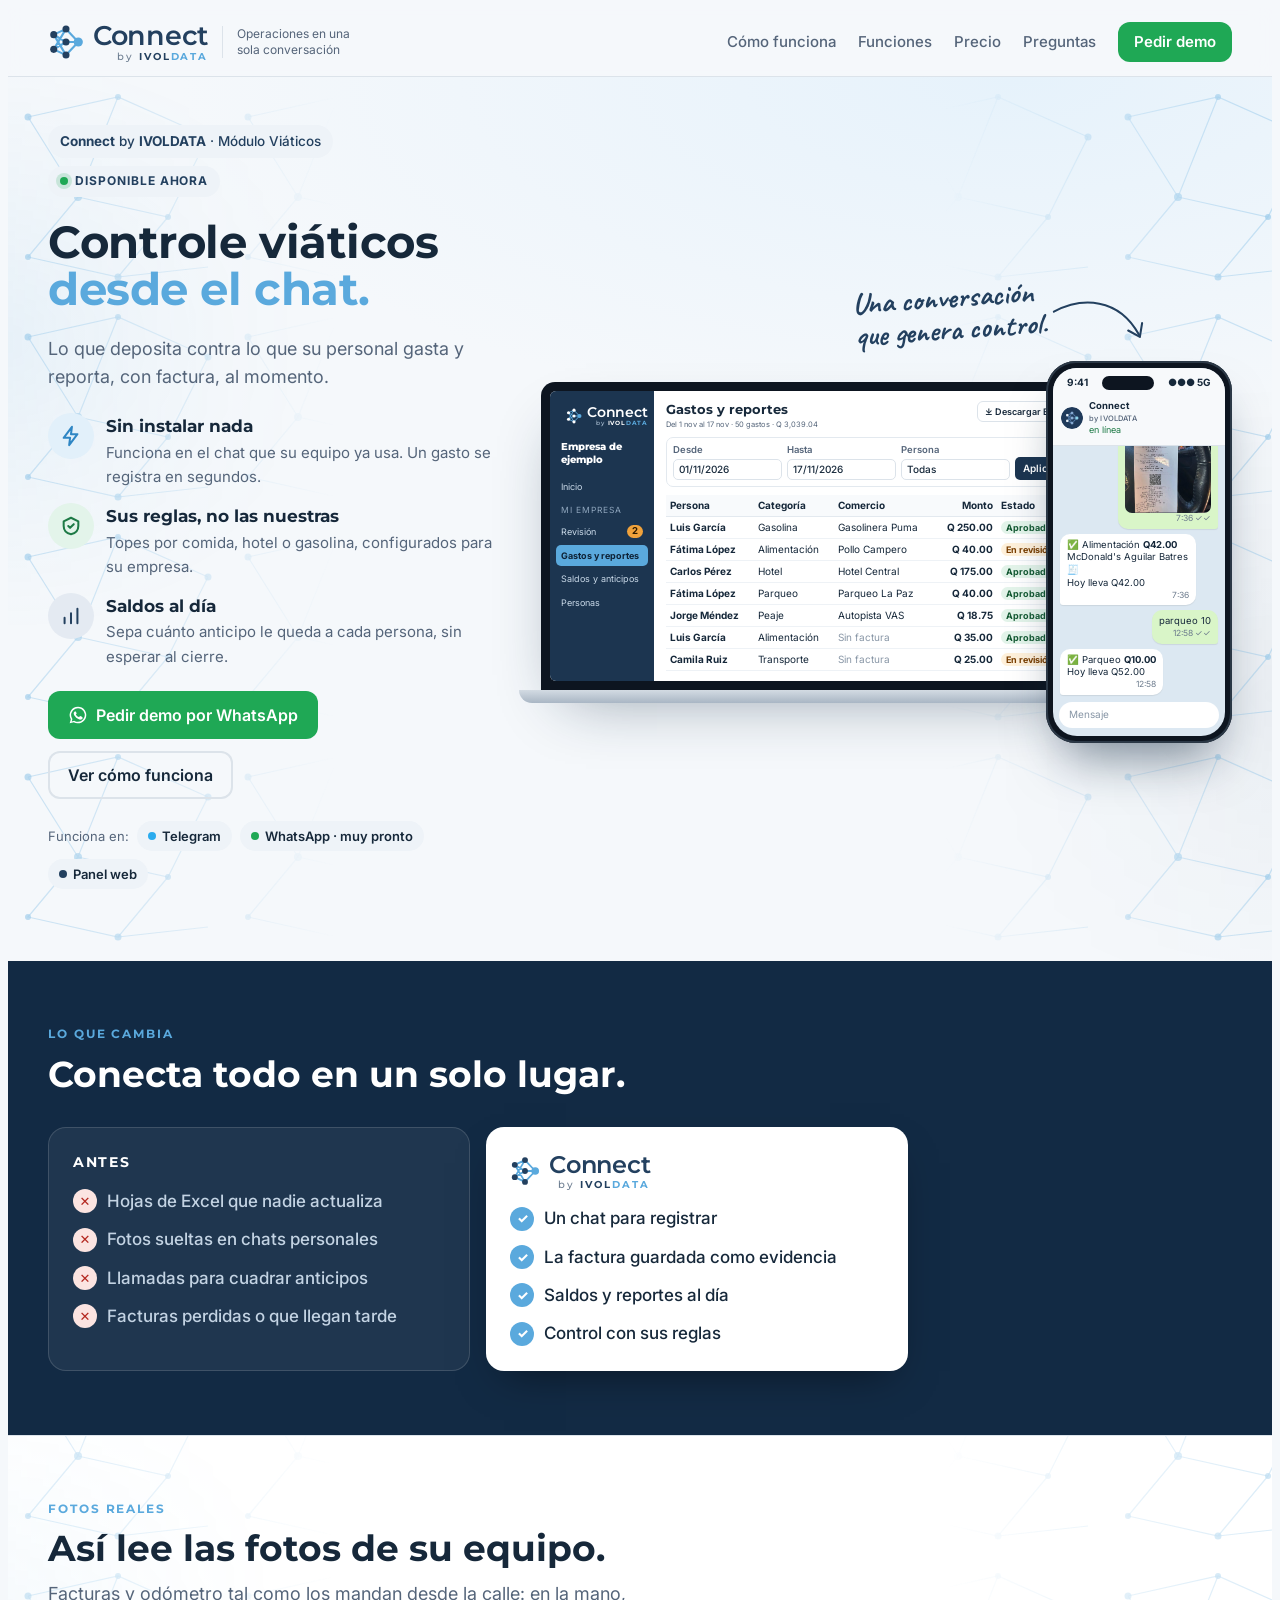
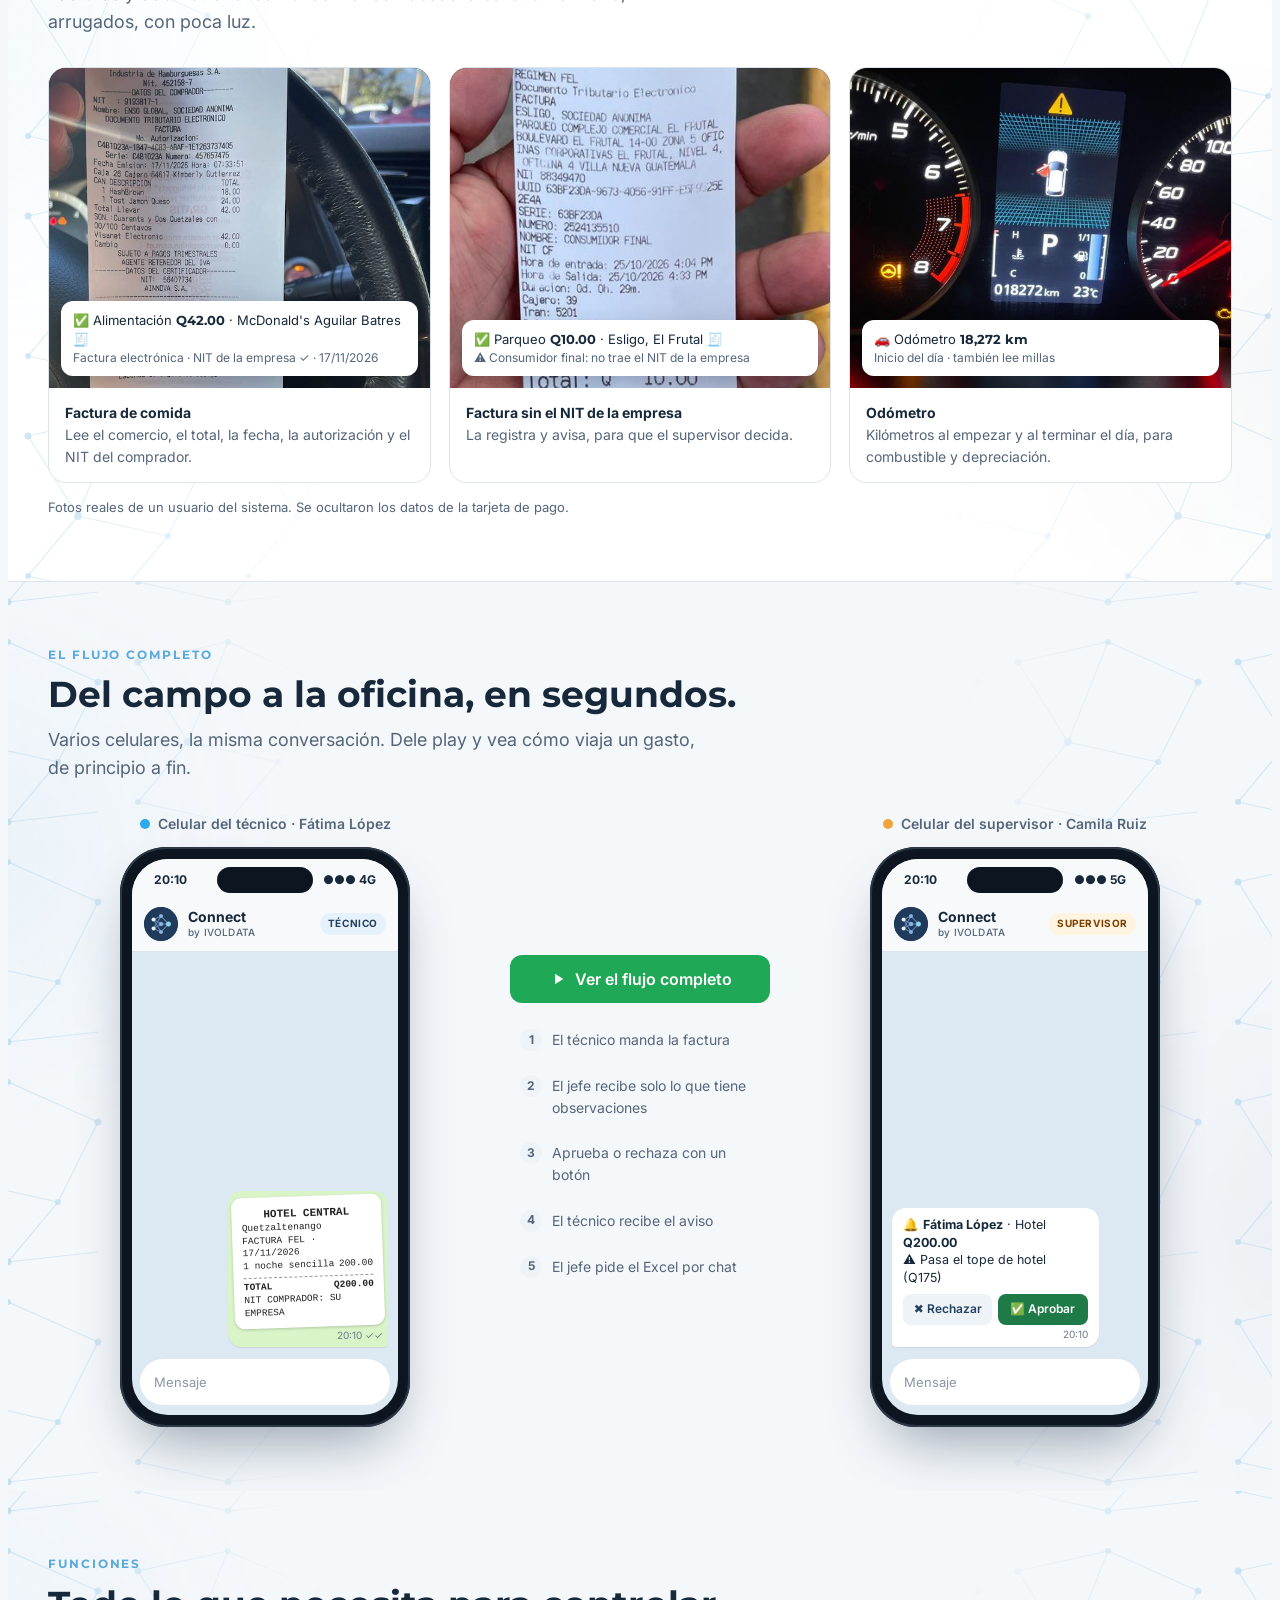
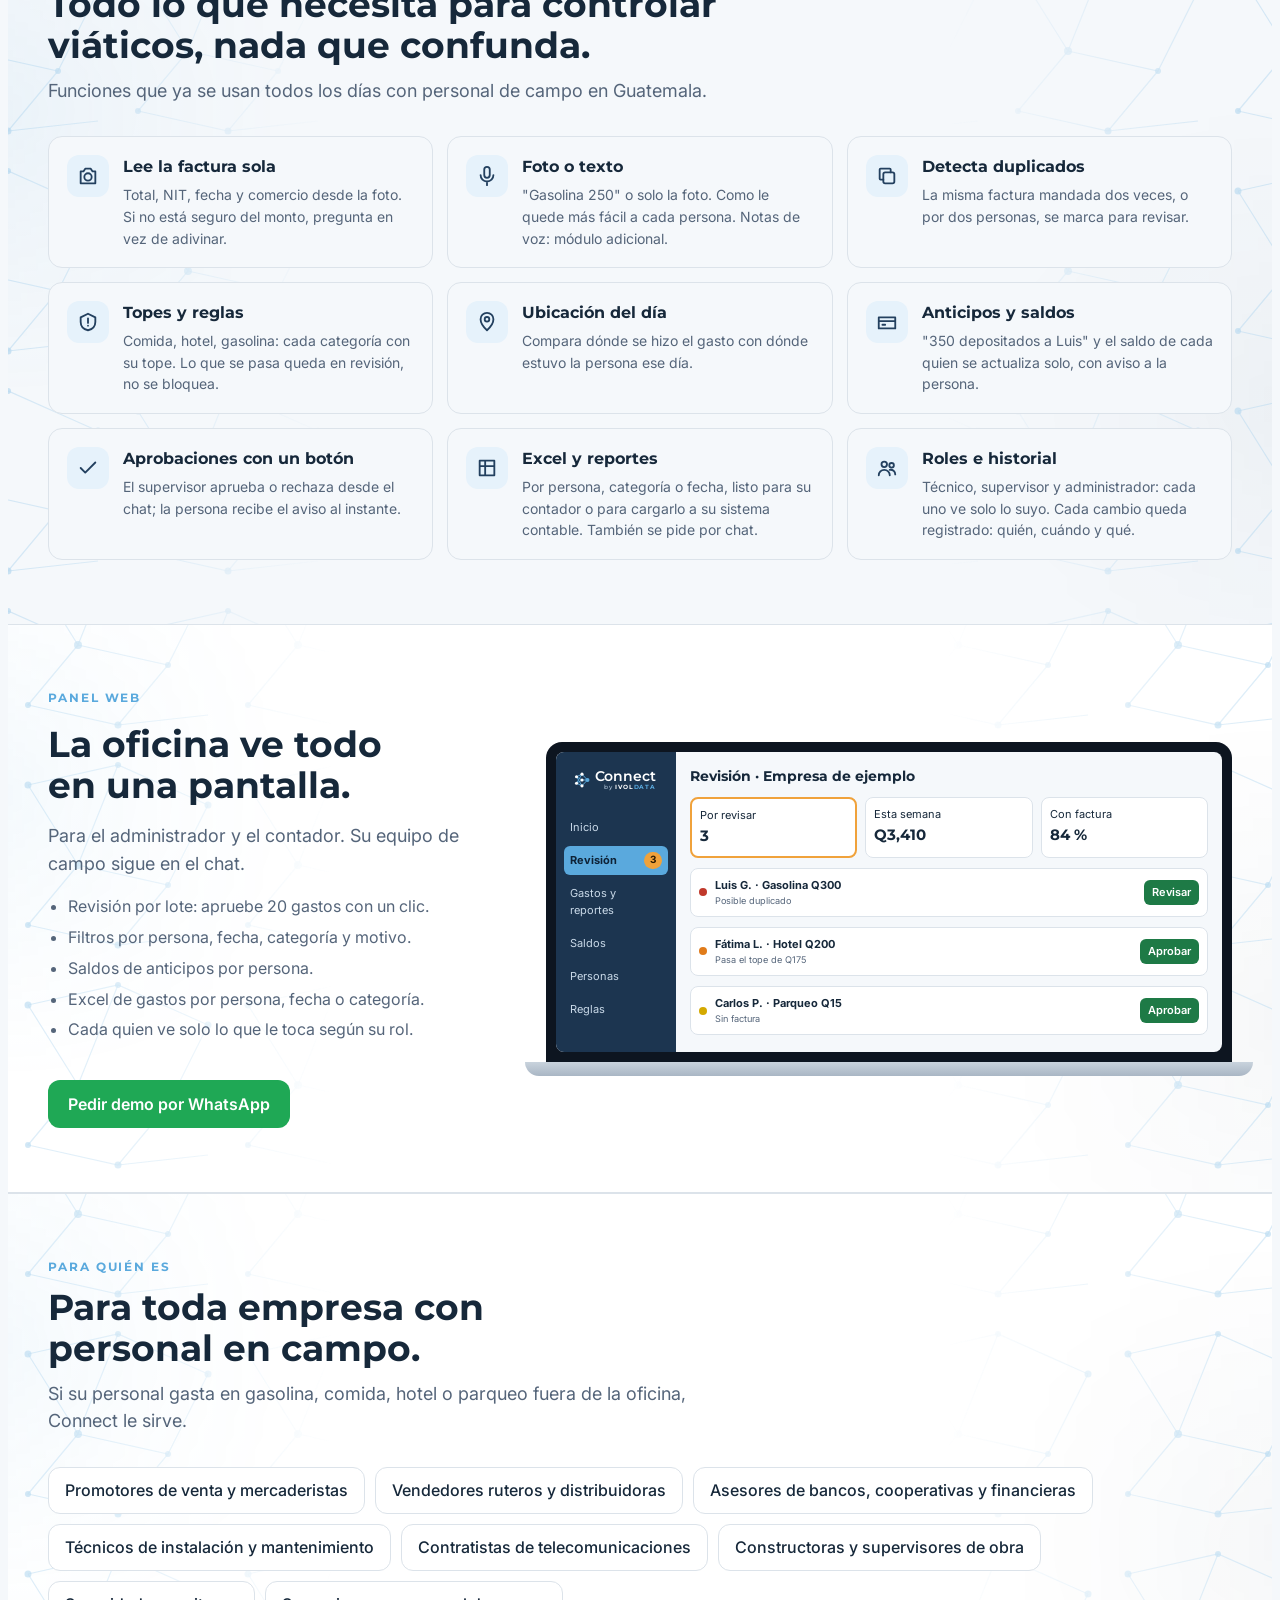
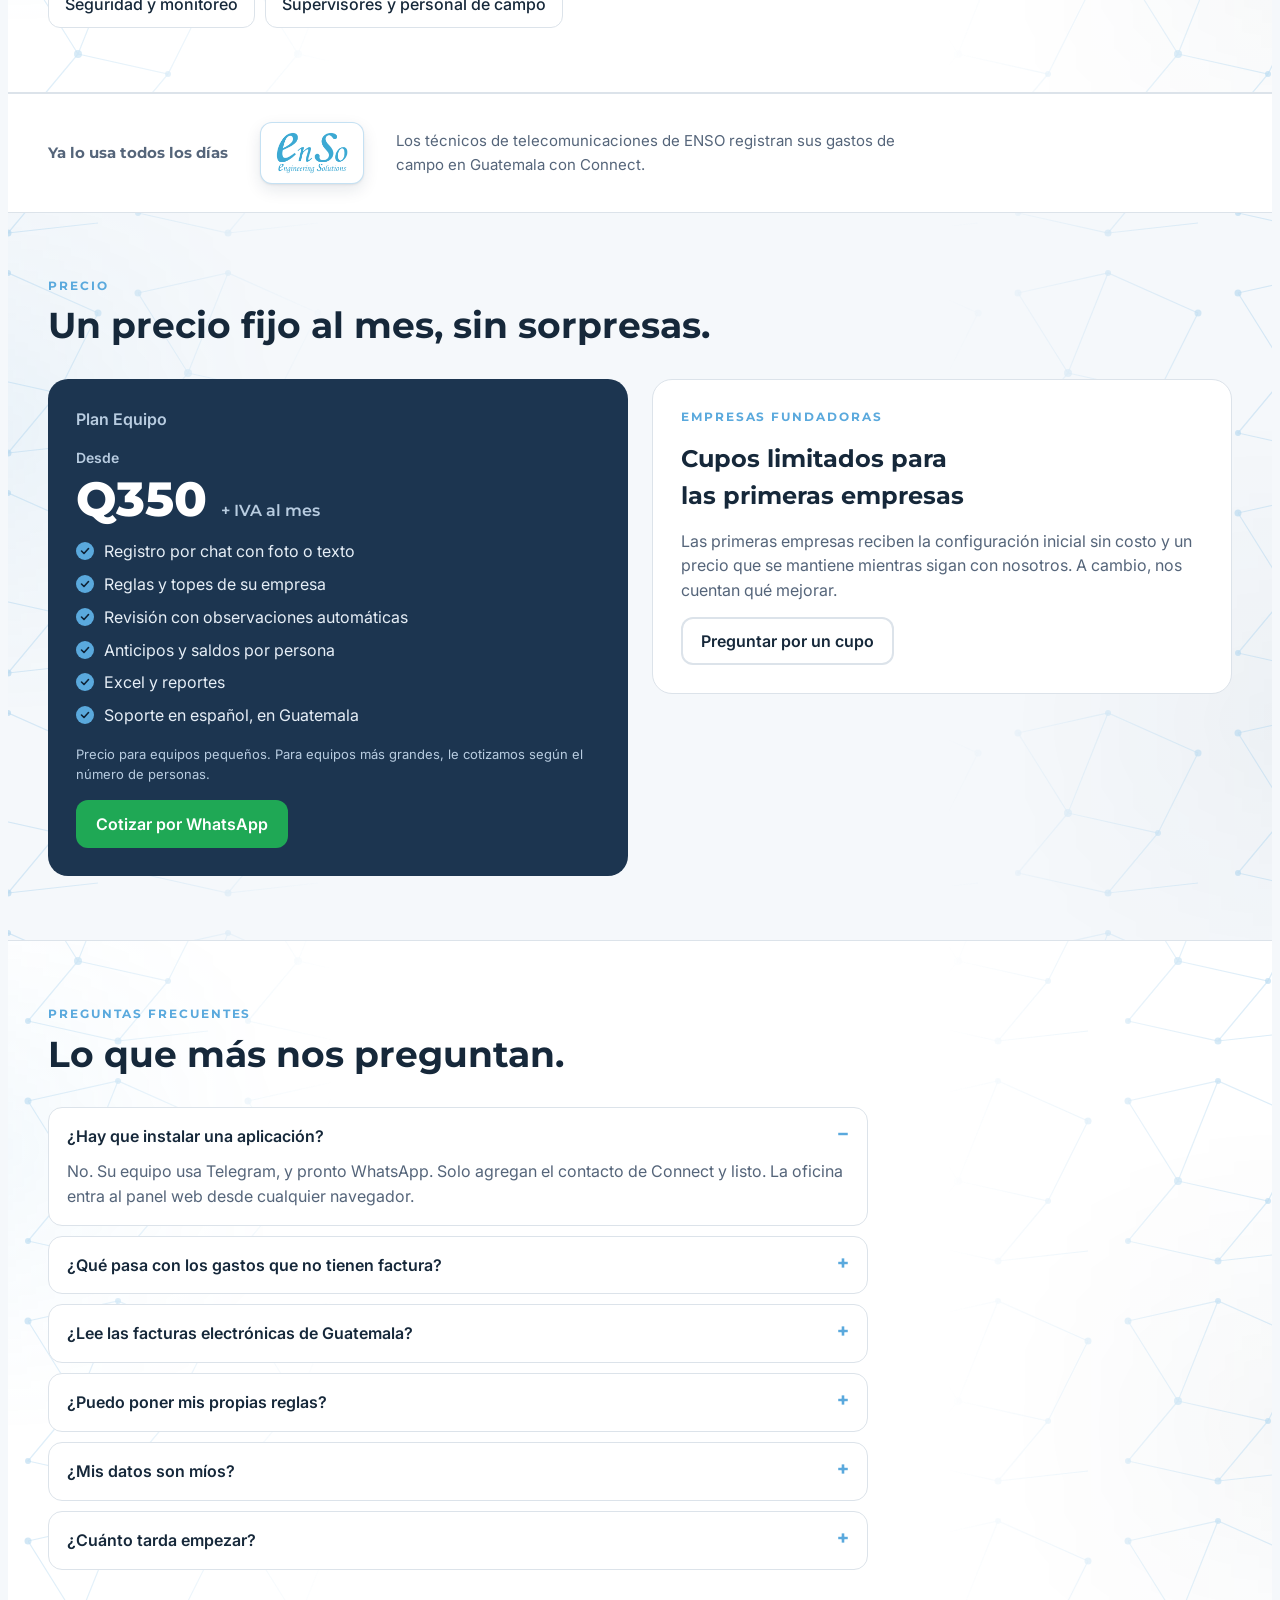
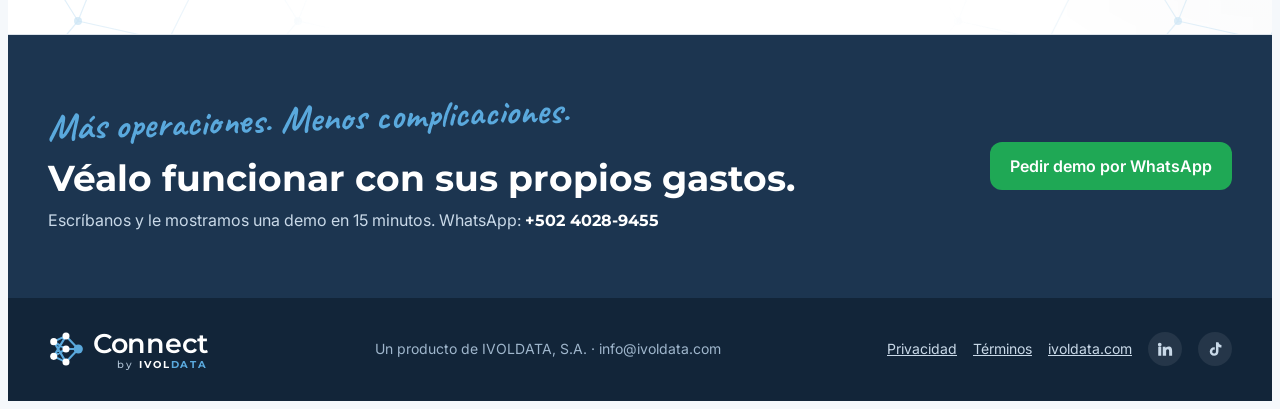
==== commit 5ace4fec: "Connect: Módulo Viáticos (etiqueta, título y subtítulo) Co-Authored-By: Claude Opus 5.5 <noreply@ant" ====
--- a/connect/index.html
+++ b/connect/index.html
@@ -8,10 +8,10 @@
 <link rel="icon" type="image/png" href="[data-uri]">
 <link rel="apple-touch-icon" href="[data-uri]">
 <meta name="claude:viewport-fit-sides" content="cover">
-<meta name="description" content="Connect by IVOLDATA: su personal de campo registra gastos y facturas desde el chat. Reglas de su empresa, aprobación con un botón y reporte para su contador o su sistema contable.">
+<meta name="description" content="Connect by IVOLDATA: controle los viáticos de su personal de campo desde el chat. Reglas de su empresa, aprobación con un botón y reporte para su contador o su sistema contable.">
 <link rel="canonical" href="https://ivoldata.com/connect/">
 <meta property="og:type" content="website">
-<meta property="og:title" content="Connect by IVOLDATA · Control de gastos por chat">
+<meta property="og:title" content="Connect by IVOLDATA · Control de viáticos por chat">
 <meta property="og:description" content="Su personal de campo registra gastos y facturas desde el chat. Usted aprueba con un botón.">
 <meta property="og:url" content="https://ivoldata.com/connect/">
 <meta property="og:image" content="https://ivoldata.com/connect/connect-by-ivoldata.png">
@@ -465,7 +465,20 @@
 .gside .logo2 b, .pnl .side .logo2 b { color:#fff; } .gside .logo2 i, .pnl .side .logo2 i { color:var(--blue); }
 .gside .logo2 .by, .pnl .side .logo2 .by { align-self:flex-end; }
 .pnl .side .lg { padding:0 4px 12px; }
-.bn-by { display:block; font-style:normal; font-weight:500; color:#55657A; font-size:10px; line-height:1.15; margin-top:1px; letter-spacing:.02em; } .ph3-head .bn-by { font-size:7.5px; } @media (min-width: 901px) { .vis .nota-mano { top:auto; left:auto; right:85px; bottom:386px; } } @media (min-width: 1400px) { .vis .nota-mano { right:102px; bottom:456px; } }</style>
+.bn-by { display:block; font-style:normal; font-weight:500; color:#55657A; font-size:10px; line-height:1.15; margin-top:1px; letter-spacing:.02em; } .ph3-head .bn-by { font-size:7.5px; } @media (min-width: 901px) { .vis .nota-mano { top:auto; left:auto; right:85px; bottom:386px; } } @media (min-width: 1400px) { .vis .nota-mano { right:102px; bottom:456px; } }
+.duo-cap, .duo-tabs { display:none; }
+@media (max-width: 900px) {
+  .duo { gap:14px; }
+  .duo-mid { gap:12px; width:100%; max-width:360px; }
+  .duo-steps { display:none; }
+  .duo-cap { display:block; margin:0; min-height:48px; font-size:15px; color:var(--fg); text-align:center; text-wrap:balance; }
+  .duo-cap b { color:var(--blue); margin-right:4px; }
+  .duo-tabs { display:flex; background:var(--chip); border-radius:999px; padding:4px; gap:4px; }
+  .duo-tabs button { flex:1; border:0; background:transparent; border-radius:999px; padding:8px 10px; font:600 13px var(--body); color:var(--muted); cursor:pointer; }
+  .duo-tabs button.on { background:var(--card); color:var(--navy); box-shadow:0 1px 3px rgba(16,40,64,.15); }
+  .duo.v-t .col-s, .duo.v-s .col-t { display:none; }
+}
+</style>
 
 <svg width="0" height="0" style="position:absolute" aria-hidden="true"><symbol id="ico" viewBox="2 2 44 44"><path d="M9 15 24 8M9 15 24 24M9 15 24 40M9 33 24 8M9 33 24 24M9 33 24 40M24 8 39 24M24 24 39 24M24 40 39 24" stroke="#5AA9DD" stroke-width="2.6" stroke-linecap="round" fill="none"/><g fill="currentColor"><circle cx="9" cy="15" r="4.3"/><circle cx="9" cy="33" r="4.3"/><circle cx="24" cy="8" r="4.3"/><circle cx="24" cy="24" r="4.3"/><circle cx="24" cy="40" r="4.3"/></g><circle cx="39" cy="24" r="5.6" fill="#5AA9DD"/></symbol></svg>
 <header class="top">
@@ -485,9 +498,9 @@
 <section class="hero">
 <div class="in">
 <div class="hero-copy">
-<div class="badges"><span class="b-marca"><em><b>Connect</b> by <b>IVOLDATA</b> · Módulo Gastos</em></span><span class="live"><i></i>Disponible ahora</span></div>
-<h1>Controle los gastos de campo <span>desde el chat.</span></h1>
-<p class="lead">Su personal de campo manda la foto de la factura. El sistema la lee, aplica sus reglas y le avisa solo lo que hay que revisar. Usted aprueba con un botón y descarga el reporte para su contador o para su sistema contable.</p>
+<div class="badges"><span class="b-marca"><em><b>Connect</b> by <b>IVOLDATA</b> · Módulo Viáticos</em></span><span class="live"><i></i>Disponible ahora</span></div>
+<h1>Controle viáticos <span>desde el chat.</span></h1>
+<p class="lead">Lo que deposita contra lo que su personal gasta y reporta, con factura, al momento.</p>
 <ul class="checks c3">
 <li><span class="ic i1"><svg width="22" height="22" viewBox="0 0 24 24" fill="none" stroke="currentColor" stroke-width="2.2" stroke-linecap="round" stroke-linejoin="round" aria-hidden="true"><path d="M13 2 4 14h7l-1 8 9-12h-7z"/></svg></span><span><strong>Sin instalar nada</strong><span class="t">Funciona en el chat que su equipo ya usa. Un gasto se registra en segundos.</span></span></li>
 <li><span class="ic i2"><svg width="22" height="22" viewBox="0 0 24 24" fill="none" stroke="currentColor" stroke-width="2.2" stroke-linecap="round" stroke-linejoin="round" aria-hidden="true"><path d="M12 3l8 4v5c0 5-3.5 8-8 9-4.5-1-8-4-8-9V7z"/><path d="M9 12l2 2 4-4"/></svg></span><span><strong>Sus reglas, no las nuestras</strong><span class="t">Topes por comida, hotel o gasolina, configurados para su empresa.</span></span></li>
@@ -557,15 +570,15 @@
 <section class="sec" id="flujo">
 <div class="in">
 <div class="sec-head"><span class="eyebrow">El flujo completo</span><h2>Del campo a la oficina, en segundos.</h2><p class="lead">Varios celulares, la misma conversación. Dele play y vea cómo viaja un gasto, de principio a fin.</p></div>
-<div class="duo">
-<div class="duo-col">
+<div class="duo v-t" id="fDuo">
+<div class="duo-col col-t">
 <span class="duo-lbl"><i style="background:#2AABEE"></i>Celular del técnico · Fátima López</span>
 <div class="phone ph2"><div class="screen"><div class="notch"></div><div class="sbar"><span>20:10</span><span>●●● 4G</span></div>
 <div class="chead"><span class="av"><img src="[data-uri]" alt="" style="width:100%;height:100%;border-radius:999px;display:block"></span><span><b>Connect <i class="bn-by">by IVOLDATA</i></b></span><span class="who">Técnico</span></div>
 <div class="msgs" id="fT" aria-live="polite"></div><div class="cin"><span>Mensaje</span></div></div></div>
 </div>
-<div class="duo-mid" aria-hidden="true"><button class="btn btn-wa" id="fPlay" type="button"><svg width="18" height="18" viewBox="0 0 24 24" aria-hidden="true"><path d="M8 5v14l11-7z" fill="currentColor"/></svg><span id="fPlayTxt">Ver el flujo completo</span></button><ol class="duo-steps"><li id="fs1">El técnico manda la factura</li><li id="fs2">El jefe recibe solo lo que tiene observaciones</li><li id="fs3">Aprueba o rechaza con un botón</li><li id="fs4">El técnico recibe el aviso</li><li id="fs5">El jefe pide el Excel por chat</li></ol></div>
-<div class="duo-col">
+<div class="duo-mid" aria-hidden="true"><button class="btn btn-wa" id="fPlay" type="button"><svg width="18" height="18" viewBox="0 0 24 24" aria-hidden="true"><path d="M8 5v14l11-7z" fill="currentColor"/></svg><span id="fPlayTxt">Ver el flujo completo</span></button><ol class="duo-steps"><li id="fs1">El técnico manda la factura</li><li id="fs2">El jefe recibe solo lo que tiene observaciones</li><li id="fs3">Aprueba o rechaza con un botón</li><li id="fs4">El técnico recibe el aviso</li><li id="fs5">El jefe pide el Excel por chat</li></ol><p class="duo-cap" id="fCap">Dele play: verá el celular de cada persona a su turno.</p><div class="duo-tabs" role="group" aria-label="Ver celular"><button type="button" data-v="t" class="on">Fátima · técnico</button><button type="button" data-v="s">Camila · supervisor</button></div></div>
+<div class="duo-col col-s">
 <span class="duo-lbl"><i style="background:#F0A23B"></i>Celular del supervisor · Camila Ruiz</span>
 <div class="phone ph2"><div class="screen"><div class="notch"></div><div class="sbar"><span>20:10</span><span>●●● 5G</span></div>
 <div class="chead"><span class="av"><img src="[data-uri]" alt="" style="width:100%;height:100%;border-radius:999px;display:block"></span><span><b>Connect <i class="bn-by">by IVOLDATA</i></b></span><span class="who sup">Supervisor</span></div>
@@ -592,7 +605,11 @@
   var steps = [1, 2, 3, 4, 5].map(function (i) { return document.getElementById('fs' + i); });
   var tm = [], reduce = window.matchMedia && window.matchMedia('(prefers-reduced-motion: reduce)').matches;
   function at(ms, fn) { tm.push(setTimeout(fn, reduce ? Math.min(ms, 300) : ms)); }
-  function paso(n) { steps.forEach(function (s, k) { s.className = k < n - 1 ? 'done' : (k === n - 1 ? 'on' : ''); }); }
+  var duo = document.getElementById('fDuo'), cap = document.getElementById('fCap'), tabs = [].slice.call(document.querySelectorAll('.duo-tabs button'));
+  function ver(v) { duo.classList.toggle('v-t', v === 't'); duo.classList.toggle('v-s', v === 's'); tabs.forEach(function (b) { b.classList.toggle('on', b.getAttribute('data-v') === v); }); }
+  tabs.forEach(function (b) { b.addEventListener('click', function () { ver(b.getAttribute('data-v')); }); });
+  var vista = { 1: 't', 2: 's', 3: 's', 4: 't', 5: 's' };
+  function paso(n) { steps.forEach(function (s, k) { s.className = k < n - 1 ? 'done' : (k === n - 1 ? 'on' : ''); }); cap.innerHTML = '<b>' + n + ' de 5</b> ' + steps[n - 1].textContent; ver(vista[n]); }
   function add(box, html, cls) { var d = document.createElement('div'); d.className = cls; d.innerHTML = html; box.appendChild(d); while (box.children.length > 5) { box.removeChild(box.firstChild); } return d; }
   function typing(box) { return add(box, '<i></i><i></i><i></i>', 'typing'); }
   var recibo = '<div class="receipt"><b>HOTEL CENTRAL</b>Quetzaltenango<br>FACTURA FEL · 17/11/2026<div class="ln"><span>1 noche sencilla</span><span>200.00</span></div><div class="ln tot"><span>TOTAL</span><span>Q200.00</span></div>NIT COMPRADOR: SU EMPRESA</div>';
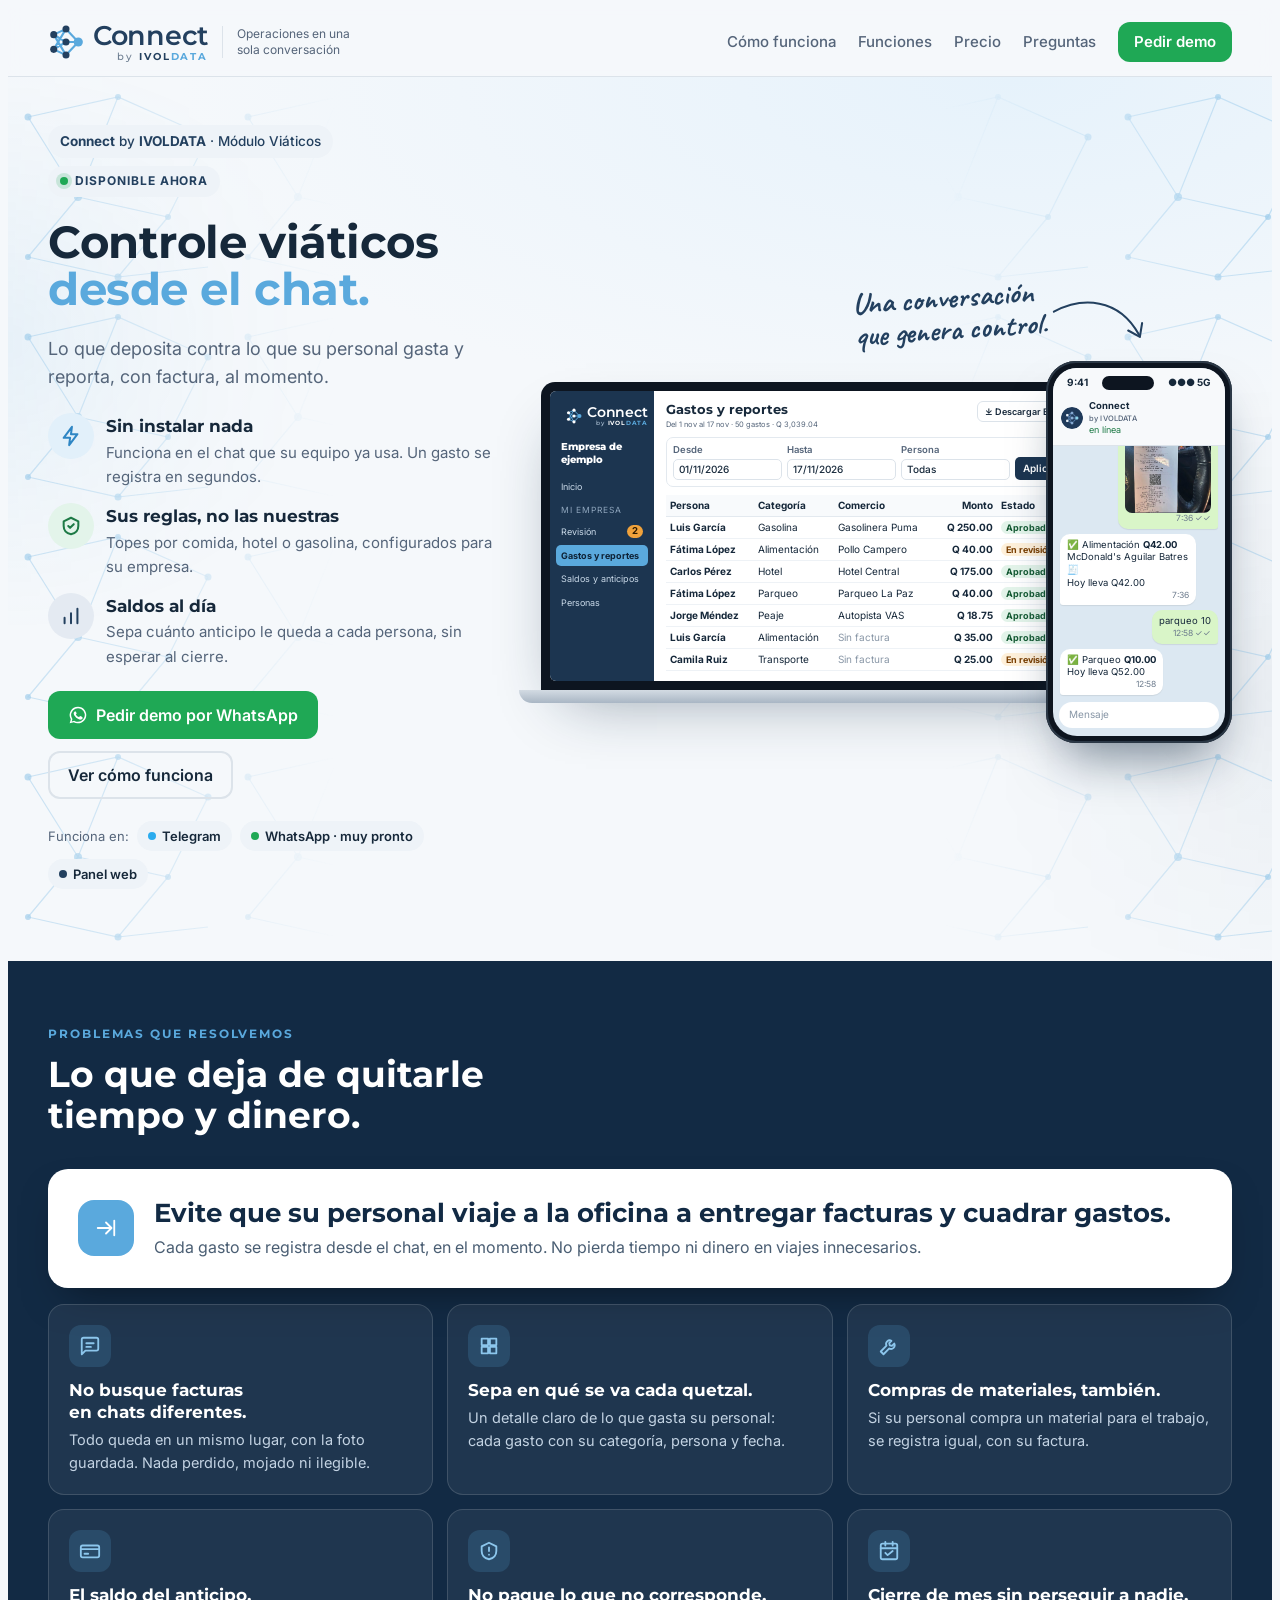
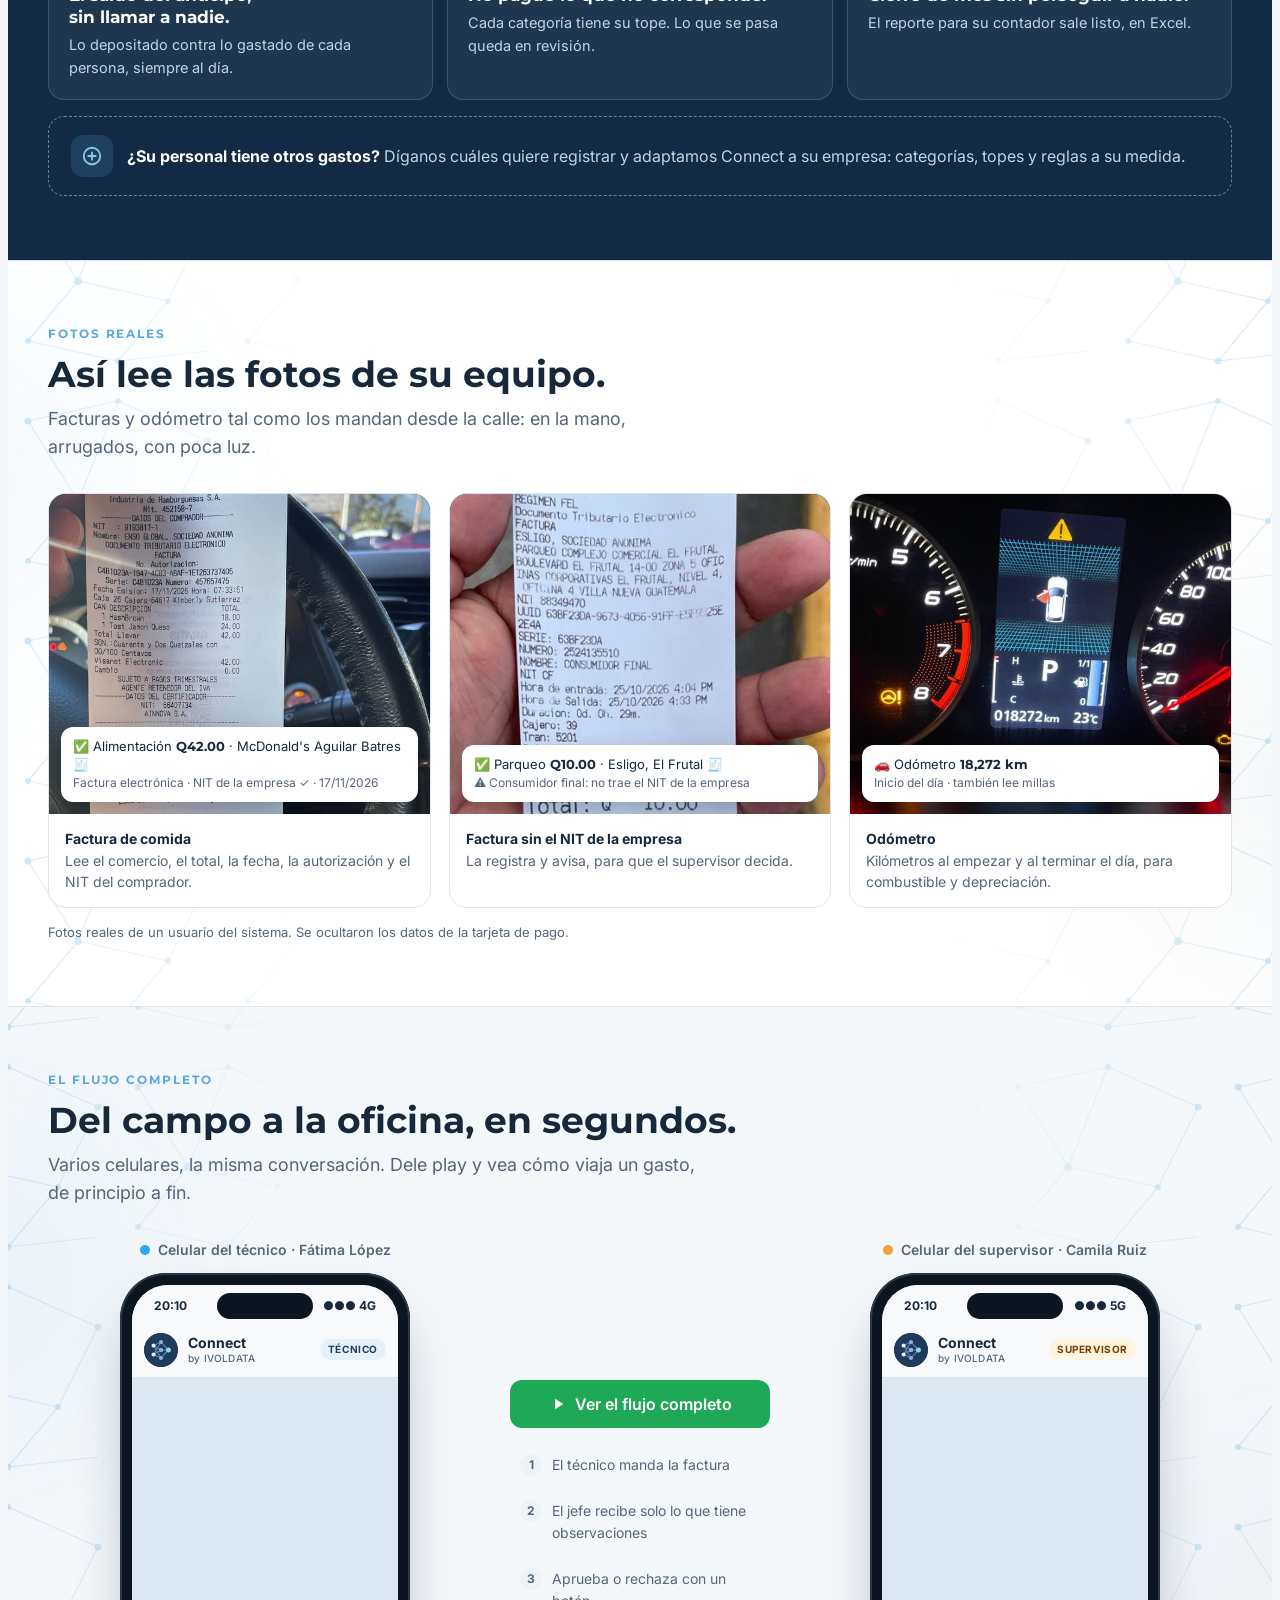
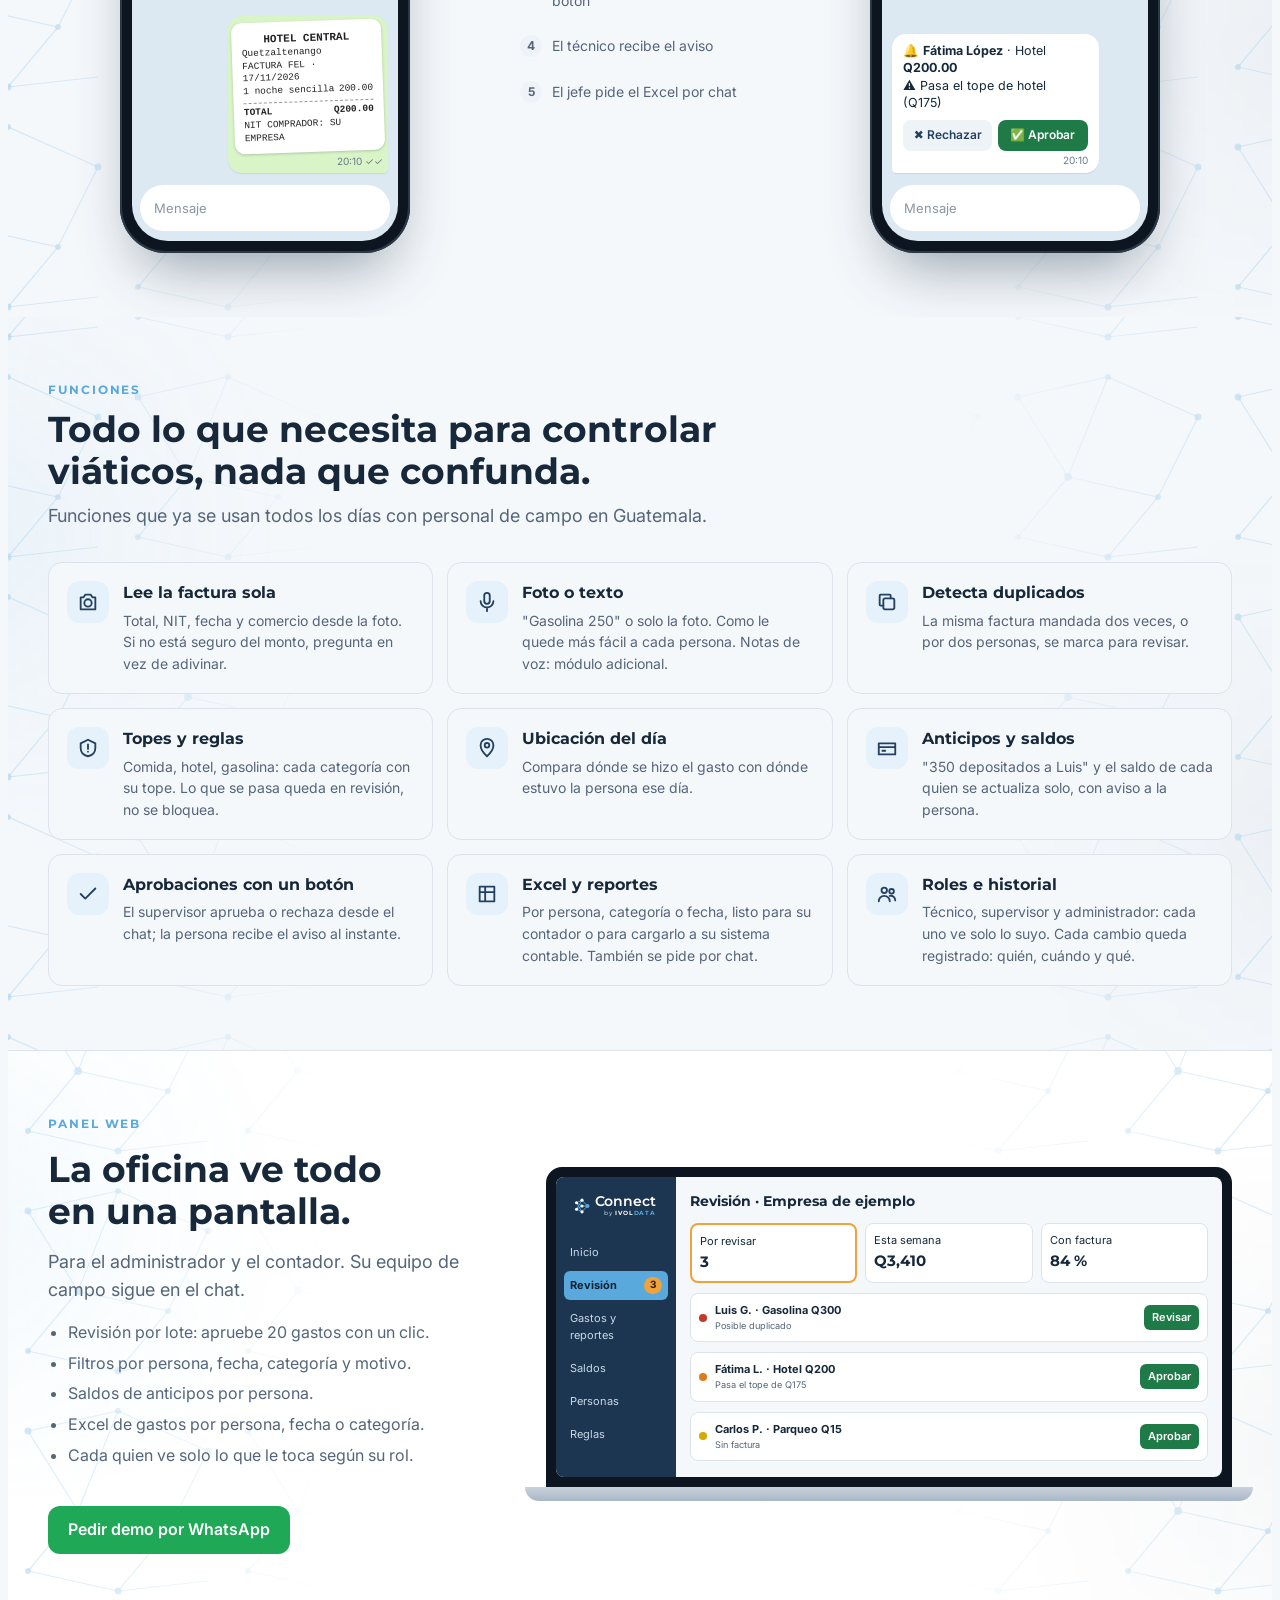
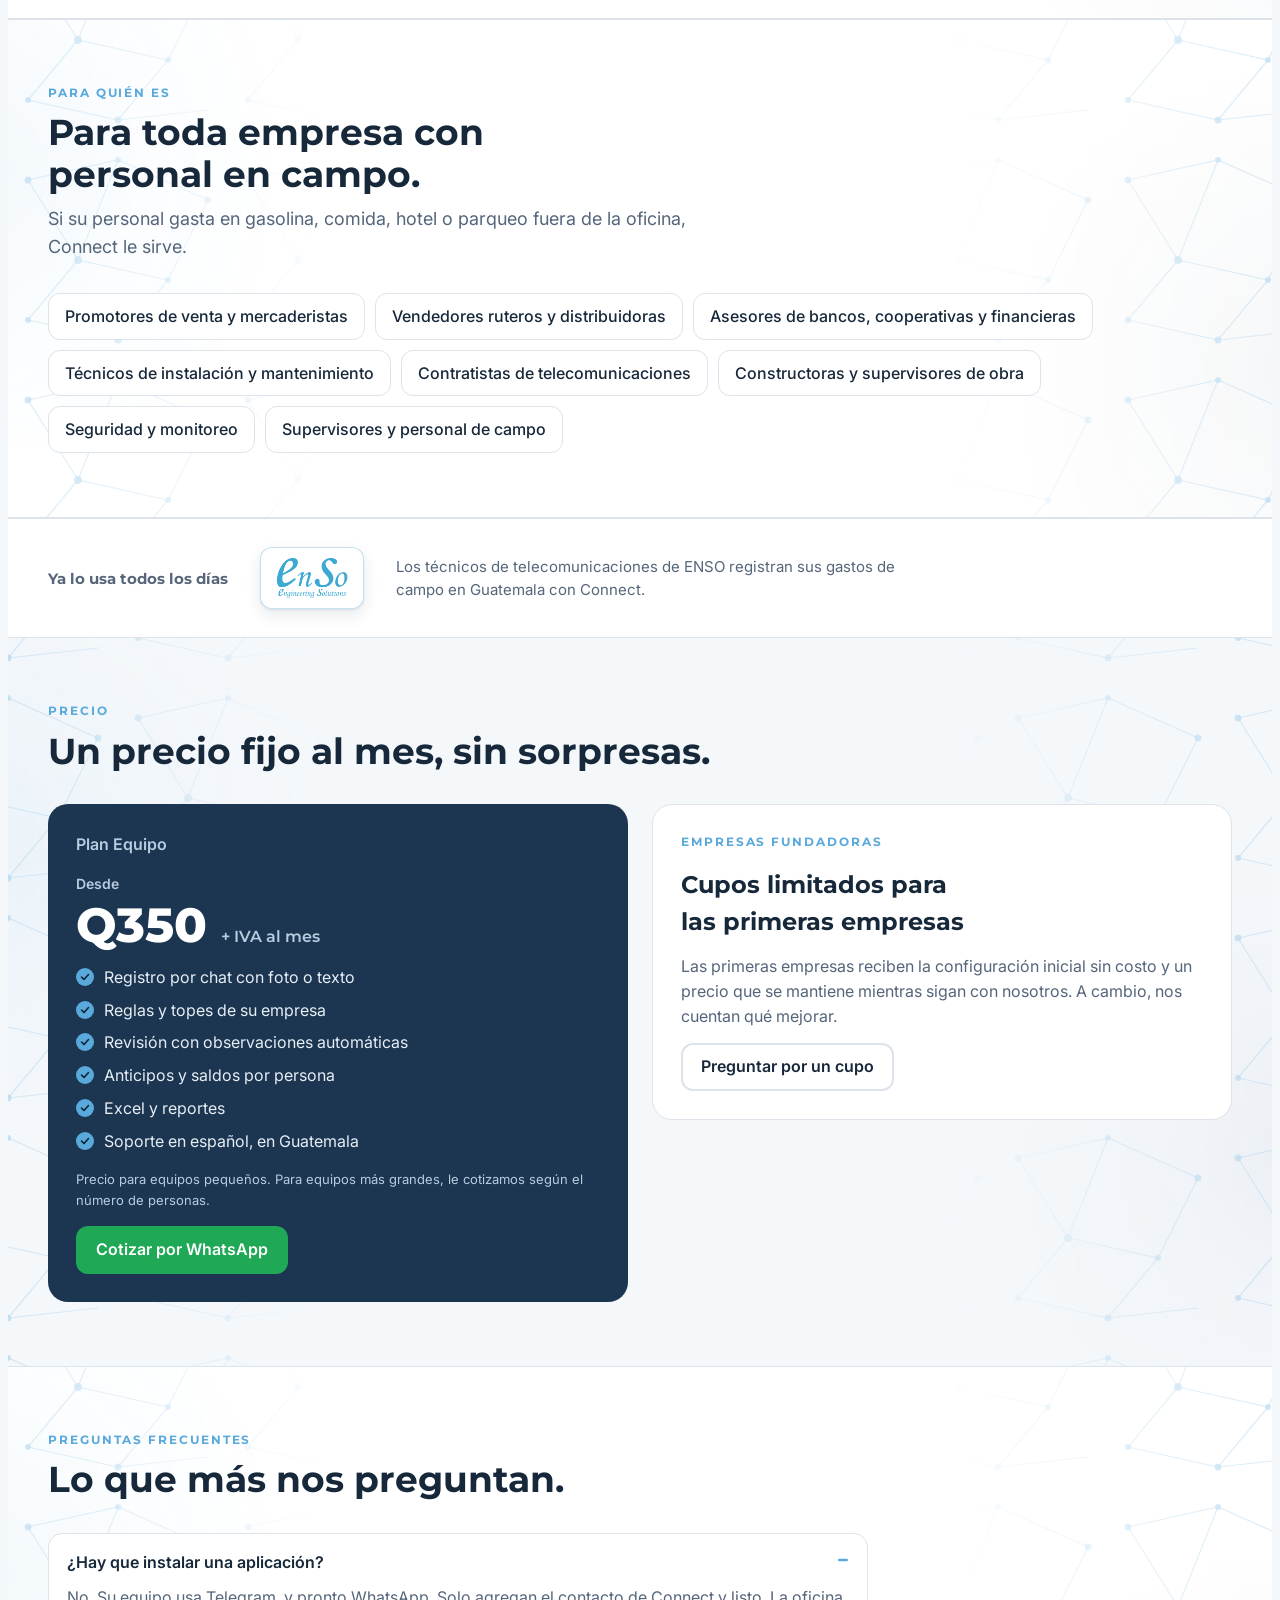
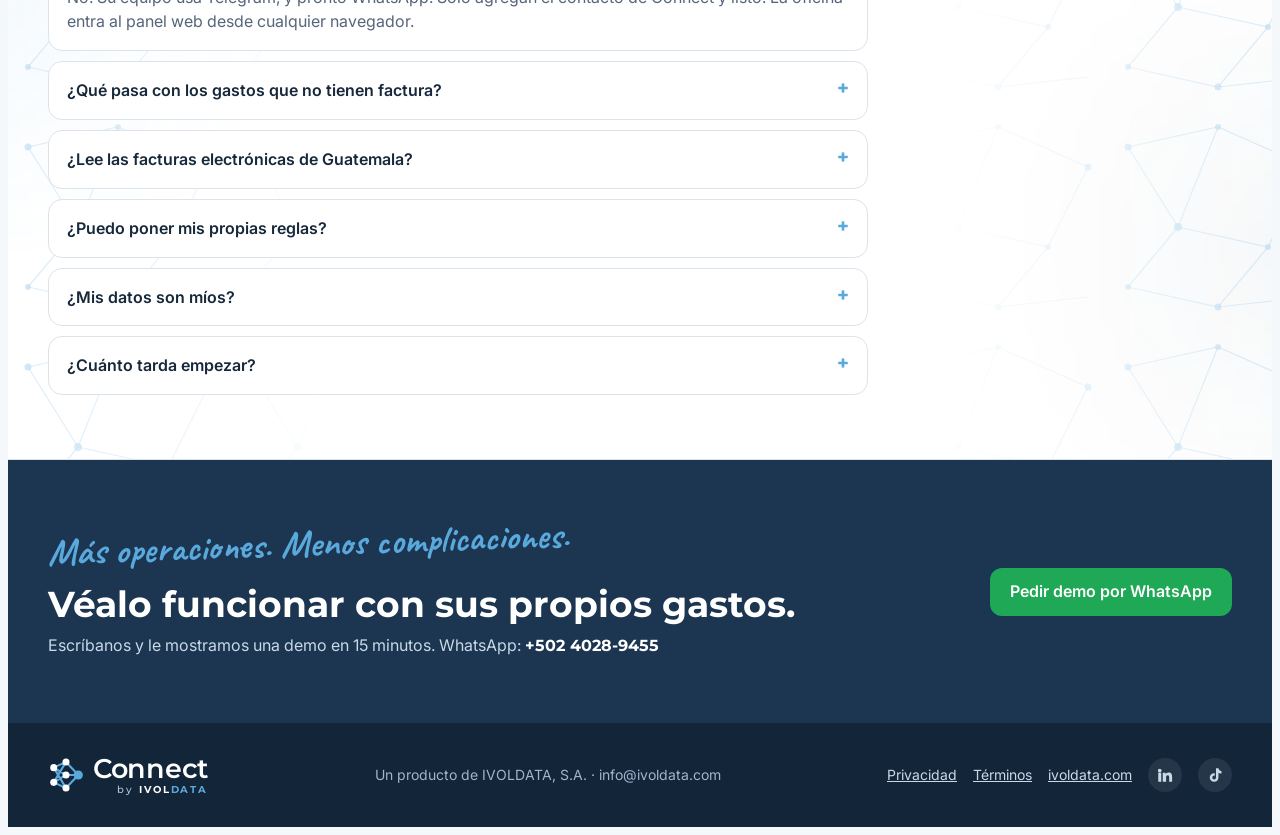
==== commit 5eb12ae1: "Connect: sección Problemas que resolvemos Reemplaza la sección Antes/Después por los problemas que r" ====
--- a/connect/index.html
+++ b/connect/index.html
@@ -478,6 +478,20 @@
   .duo-tabs button.on { background:var(--card); color:var(--navy); box-shadow:0 1px 3px rgba(16,40,64,.15); }
   .duo.v-t .col-s, .duo.v-s .col-t { display:none; }
 }
+
+.pr-top { display:flex; gap:20px; align-items:center; background:#FFFFFF; color:#16283A; border-radius:20px; padding:28px 30px; box-shadow:0 18px 40px -18px rgba(0,0,0,.5); margin-bottom:16px; }
+.pr-top h3 { font-size:clamp(20px, 2.2vw, 26px); line-height:1.25; color:#122A44; margin-bottom:6px; }
+.pr-top p { color:#4A5E73; font-size:16px; }
+.pr-top .pic { width:56px; height:56px; border-radius:16px; background:#5AA9DD; color:#FFFFFF; }
+.pr-grid { display:grid; grid-template-columns:repeat(3, minmax(0, 1fr)); gap:14px; }
+@media (max-width: 900px) { .pr-grid { grid-template-columns:repeat(2, minmax(0, 1fr)); } }
+@media (max-width: 600px) { .pr-grid { grid-template-columns:1fr; } .pr-top { flex-direction:column; align-items:flex-start; padding:22px; } }
+.pr { background:rgba(255,255,255,.06); border:1px solid rgba(255,255,255,.14); border-radius:16px; padding:20px; }
+.pr h3 { font-size:17px; color:#FFFFFF; margin:12px 0 6px; line-height:1.3; }
+.pr p { font-size:14.5px; color:#C3D3E3; }
+.pic { display:inline-flex; align-items:center; justify-content:center; flex-shrink:0; width:42px; height:42px; border-radius:12px; background:rgba(90,169,221,.18); color:#8CC6EC; }
+.pr-mas { display:flex; gap:14px; align-items:center; margin-top:16px; padding:18px 22px; border-radius:16px; border:1px dashed rgba(140,198,236,.6); }
+.pr-mas p { color:#C3D3E3; font-size:16px; } .pr-mas b { color:#FFFFFF; }
 </style>
 
 <svg width="0" height="0" style="position:absolute" aria-hidden="true"><symbol id="ico" viewBox="2 2 44 44"><path d="M9 15 24 8M9 15 24 24M9 15 24 40M9 33 24 8M9 33 24 24M9 33 24 40M24 8 39 24M24 24 39 24M24 40 39 24" stroke="#5AA9DD" stroke-width="2.6" stroke-linecap="round" fill="none"/><g fill="currentColor"><circle cx="9" cy="15" r="4.3"/><circle cx="9" cy="33" r="4.3"/><circle cx="24" cy="8" r="4.3"/><circle cx="24" cy="24" r="4.3"/><circle cx="24" cy="40" r="4.3"/></g><circle cx="39" cy="24" r="5.6" fill="#5AA9DD"/></symbol></svg>
@@ -544,13 +558,12 @@
 </section>
 
 
-<section class="sec oscura">
-<div class="in">
-<div class="sec-head"><span class="eyebrow">Lo que cambia</span><h2>Conecta todo en un solo lugar.</h2></div>
-<div class="av2">
-<div class="a"><h3>Antes</h3><ul><li><span class="x">✕</span>Hojas de Excel que nadie actualiza</li><li><span class="x">✕</span>Fotos sueltas en chats personales</li><li><span class="x">✕</span>Llamadas para cuadrar anticipos</li><li><span class="x">✕</span>Facturas perdidas o que llegan tarde</li></ul></div>
-<div class="b"><h3 class="con-h"><span class="logo2 mini" role="img" aria-label="Connect by IVOLDATA"><svg class="ic" aria-hidden="true"><use href="#ico"/></svg><span class="tx" aria-hidden="true"><span class="cn">Connect</span><span class="by">by <b>IVOL</b><i>DATA</i></span></span></span></h3><ul><li><span class="v">✓</span>Un chat para registrar</li><li><span class="v">✓</span>La factura guardada como evidencia</li><li><span class="v">✓</span>Saldos y reportes al día</li><li><span class="v">✓</span>Control con sus reglas</li></ul></div>
-</div>
+<section class="sec oscura" id="problemas">
+<div class="in">
+<div class="sec-head"><span class="eyebrow">Problemas que resolvemos</span><h2>Lo que deja de quitarle tiempo y dinero.</h2></div>
+<div class="pr-top"><span class="pic"><svg width="22" height="22" viewBox="0 0 24 24" fill="none" stroke="currentColor" stroke-width="2" stroke-linecap="round" stroke-linejoin="round" aria-hidden="true"><path d="M3 12h13M12 6l6 6-6 6"/><path d="M21 4v16"/></svg></span><div><h3>Evite que su personal viaje a la oficina a entregar facturas y cuadrar gastos.</h3><p>Cada gasto se registra desde el chat, en el momento. No pierda tiempo ni dinero en viajes innecesarios.</p></div></div>
+<div class="pr-grid"><div class="pr"><span class="pic"><svg width="22" height="22" viewBox="0 0 24 24" fill="none" stroke="currentColor" stroke-width="2" stroke-linecap="round" stroke-linejoin="round" aria-hidden="true"><path d="M21 15a2 2 0 0 1-2 2H7l-4 4V5a2 2 0 0 1 2-2h14a2 2 0 0 1 2 2z"/><path d="M8 9h8M8 13h5"/></svg></span><h3>No busque facturas en chats diferentes.</h3><p>Todo queda en un mismo lugar, con la foto guardada. Nada perdido, mojado ni ilegible.</p></div><div class="pr"><span class="pic"><svg width="22" height="22" viewBox="0 0 24 24" fill="none" stroke="currentColor" stroke-width="2" stroke-linecap="round" stroke-linejoin="round" aria-hidden="true"><path d="M4 4h7v7H4zM13 4h7v7h-7zM4 13h7v7H4zM13 13h7v7h-7z"/></svg></span><h3>Sepa en qué se va cada quetzal.</h3><p>Un detalle claro de lo que gasta su personal: cada gasto con su categoría, persona y fecha.</p></div><div class="pr"><span class="pic"><svg width="22" height="22" viewBox="0 0 24 24" fill="none" stroke="currentColor" stroke-width="2" stroke-linecap="round" stroke-linejoin="round" aria-hidden="true"><path d="M14.7 6.3a4 4 0 0 0-5.4 5.4L3 18l3 3 6.3-6.3a4 4 0 0 0 5.4-5.4l-2.5 2.5-2.4-.6-.6-2.4z"/></svg></span><h3>Compras de materiales, también.</h3><p>Si su personal compra un material para el trabajo, se registra igual, con su factura.</p></div><div class="pr"><span class="pic"><svg width="22" height="22" viewBox="0 0 24 24" fill="none" stroke="currentColor" stroke-width="2" stroke-linecap="round" stroke-linejoin="round" aria-hidden="true"><rect x="2" y="6" width="20" height="13" rx="2"/><path d="M2 10h20M6 15h4"/></svg></span><h3>El saldo del anticipo, sin llamar a nadie.</h3><p>Lo depositado contra lo gastado de cada persona, siempre al día.</p></div><div class="pr"><span class="pic"><svg width="22" height="22" viewBox="0 0 24 24" fill="none" stroke="currentColor" stroke-width="2" stroke-linecap="round" stroke-linejoin="round" aria-hidden="true"><path d="M12 3l8 4v5c0 5-3.5 8-8 9-4.5-1-8-4-8-9V7z"/><path d="M12 8v4M12 16h.01"/></svg></span><h3>No pague lo que no corresponde.</h3><p>Cada categoría tiene su tope. Lo que se pasa queda en revisión.</p></div><div class="pr"><span class="pic"><svg width="22" height="22" viewBox="0 0 24 24" fill="none" stroke="currentColor" stroke-width="2" stroke-linecap="round" stroke-linejoin="round" aria-hidden="true"><rect x="3" y="4" width="18" height="17" rx="2"/><path d="M3 9h18M8 2v4M16 2v4M8 14l2.5 2.5L16 12"/></svg></span><h3>Cierre de mes sin perseguir a nadie.</h3><p>El reporte para su contador sale listo, en Excel.</p></div></div>
+<div class="pr-mas"><span class="pic"><svg width="22" height="22" viewBox="0 0 24 24" fill="none" stroke="currentColor" stroke-width="2" stroke-linecap="round" stroke-linejoin="round" aria-hidden="true"><circle cx="12" cy="12" r="9"/><path d="M12 8v8M8 12h8"/></svg></span><p><b>¿Su personal tiene otros gastos?</b> Díganos cuáles quiere registrar y adaptamos Connect a su empresa: categorías, topes y reglas a su medida.</p></div>
 </div>
 </section>
 
